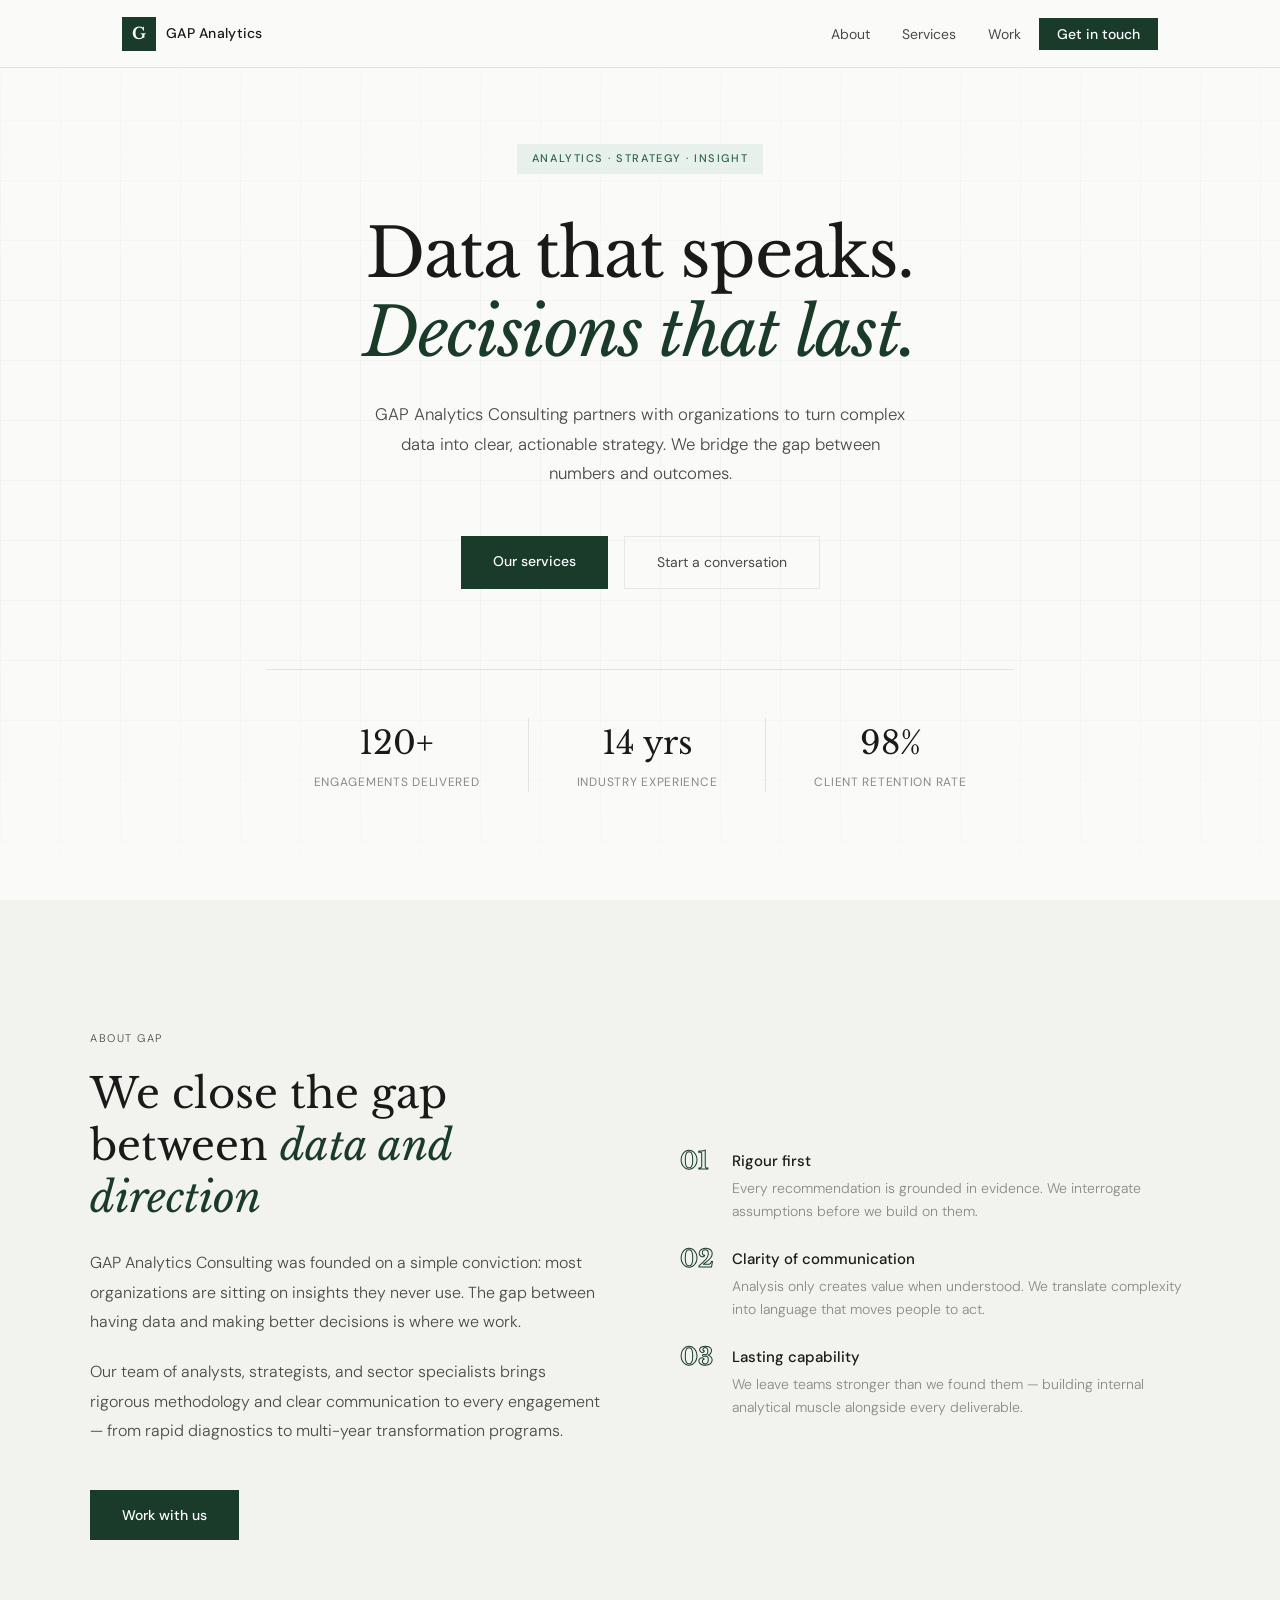
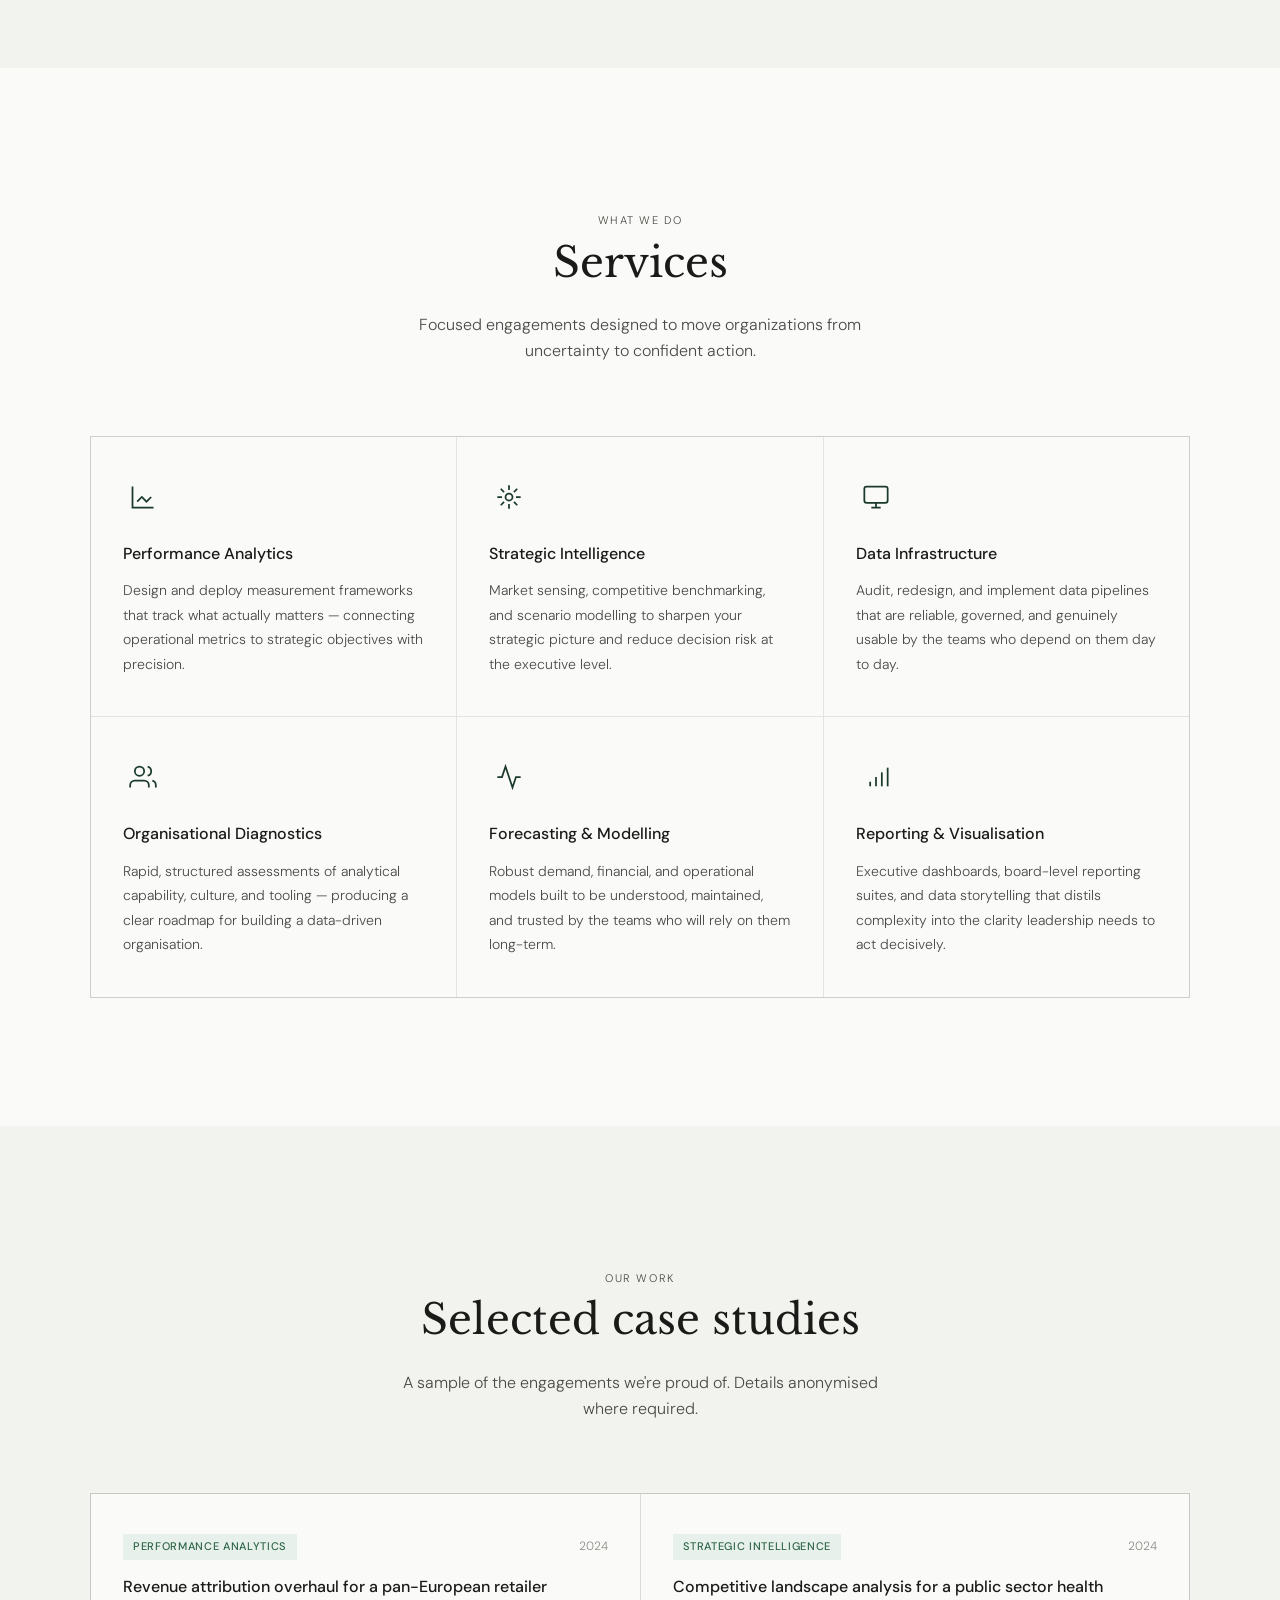
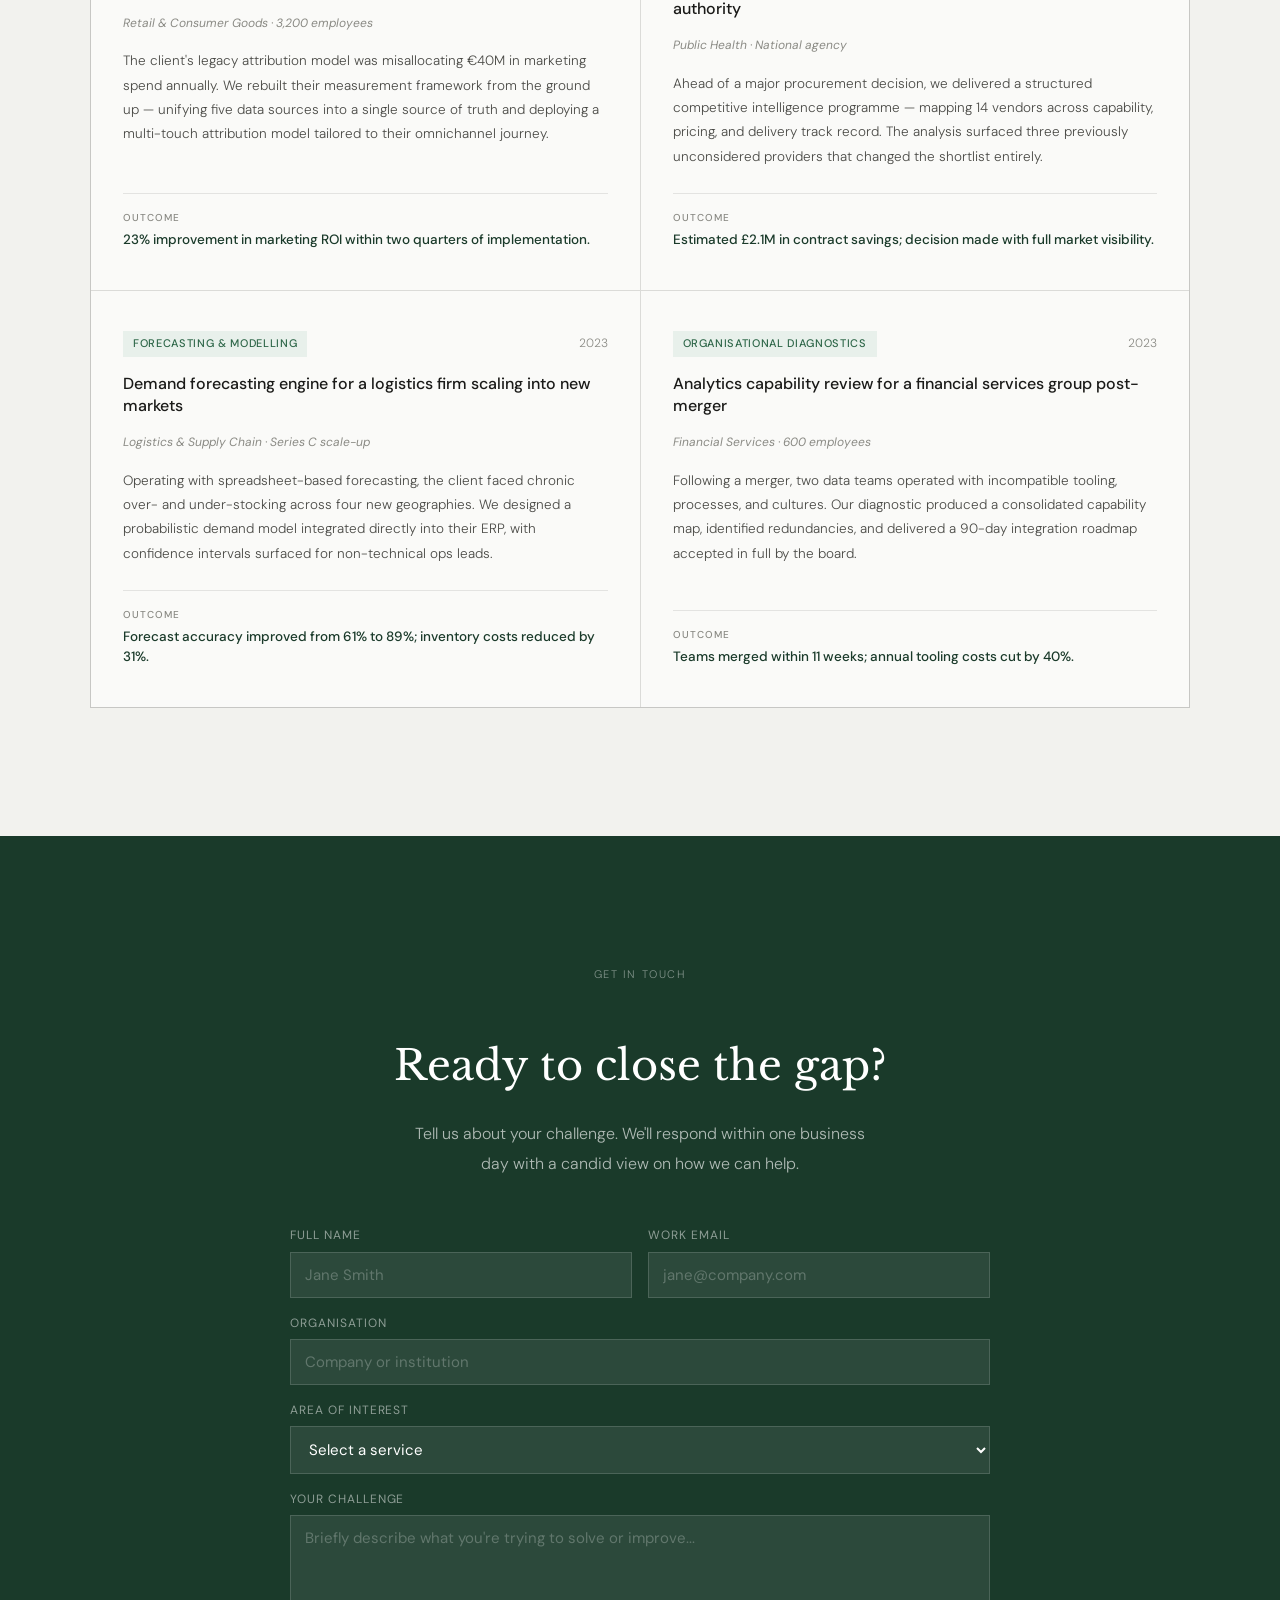
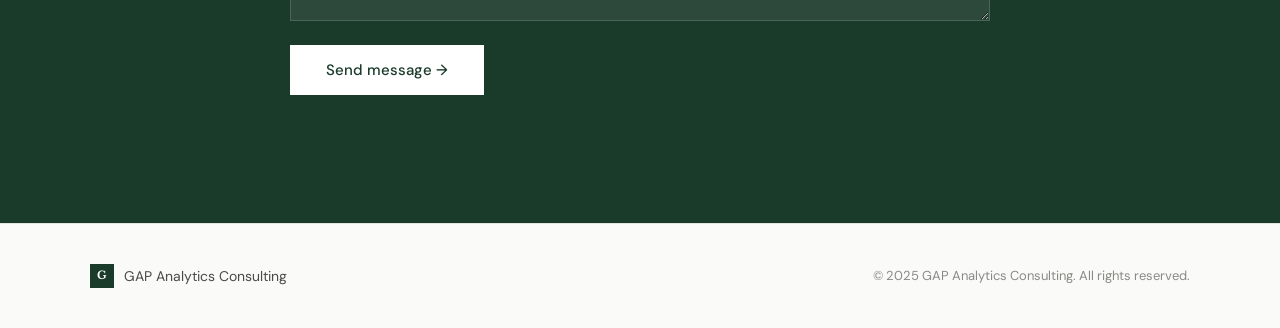
==== index.html @ 18896903 "updated" ====
<!DOCTYPE html>
<html lang="en">
<head>
<meta charset="UTF-8">
<meta name="viewport" content="width=device-width, initial-scale=1.0">
<title>GAP Analytics Consulting</title>
<meta name="description" content="Strategic analytics consulting for organizations that demand clarity.">
<link rel="preconnect" href="https://fonts.googleapis.com">
<link rel="preconnect" href="https://fonts.gstatic.com" crossorigin>
<link href="https://fonts.googleapis.com/css2?family=Libre+Baskerville:ital,wght@0,400;0,700;1,400&family=DM+Sans:ital,opsz,wght@0,9..40,300;0,9..40,400;0,9..40,500;1,9..40,300&display=swap" rel="stylesheet">
<style>
*,*::before,*::after{box-sizing:border-box;margin:0;padding:0}
:root{
  --ink:#1a1a18;--ink-2:#4a4a46;--ink-3:#8a8a84;
  --paper:#fafaf8;--paper-2:#f2f2ee;--paper-3:#e8e8e2;
  --accent:#1a3a2a;--accent-2:#2d6648;--accent-light:#e8f0eb;
  --line:rgba(26,26,24,0.1);
  --serif:'Libre Baskerville',Georgia,serif;
  --sans:'DM Sans',system-ui,sans-serif;
  --max-w:1100px;--nav-h:68px;
}
html{scroll-behavior:smooth;font-size:16px}
body{font-family:var(--sans);color:var(--ink);background:var(--paper);line-height:1.6;-webkit-font-smoothing:antialiased}
a{text-decoration:none}

/* NAV */
.site-header{position:fixed;top:0;left:0;right:0;z-index:100;height:var(--nav-h);background:rgba(250,250,248,0.95);backdrop-filter:blur(12px);border-bottom:1px solid var(--line)}
.nav-inner{max-width:var(--max-w);margin:0 auto;padding:0 2rem;height:100%;display:flex;align-items:center}
.logo{display:flex;align-items:center;gap:10px;color:var(--ink)}
.logo-mark{width:34px;height:34px;background:var(--accent);color:#fff;display:flex;align-items:center;justify-content:center;font-family:var(--serif);font-size:16px;font-weight:700}
.logo-text{font-size:14px;font-weight:500;letter-spacing:0.02em}
.nav-links{display:flex;list-style:none;gap:0.25rem;margin-left:auto;align-items:center}
.nav-links a{color:var(--ink-2);font-size:14px;padding:6px 14px;transition:color 0.2s}
.nav-links a:hover{color:var(--ink)}
.nav-cta{background:var(--accent)!important;color:#fff!important;padding:7px 18px!important;font-weight:500}
.nav-cta:hover{background:var(--accent-2)!important;color:#fff!important}
.nav-toggle{display:none;flex-direction:column;gap:5px;cursor:pointer;background:none;border:none;padding:4px;margin-left:auto}
.nav-toggle span{display:block;width:22px;height:1.5px;background:var(--ink)}

/* HERO */
.hero{min-height:100vh;display:grid;place-items:center;padding:calc(var(--nav-h) + 4rem) 2rem 6rem;position:relative;overflow:hidden}
.hero-grid{position:absolute;inset:0;background-image:linear-gradient(var(--line) 1px,transparent 1px),linear-gradient(90deg,var(--line) 1px,transparent 1px);background-size:60px 60px;-webkit-mask-image:linear-gradient(to bottom,transparent,rgba(0,0,0,0.3) 30%,rgba(0,0,0,0.3) 70%,transparent);mask-image:linear-gradient(to bottom,transparent,rgba(0,0,0,0.3) 30%,rgba(0,0,0,0.3) 70%,transparent)}
.hero-inner{max-width:800px;text-align:center;position:relative;z-index:1}
.hero-eyebrow{display:inline-block;font-size:11px;font-weight:500;letter-spacing:0.14em;text-transform:uppercase;color:var(--accent-2);border:1px solid var(--accent-light);background:var(--accent-light);padding:5px 14px;margin-bottom:2.5rem}
.hero h1{font-family:var(--serif);font-size:clamp(2.4rem,6vw,4.2rem);font-weight:400;line-height:1.18;letter-spacing:-0.02em;margin-bottom:1.75rem}
.hero h1 em{font-style:italic;color:var(--accent)}
.hero-sub{font-size:1.05rem;color:var(--ink-2);max-width:540px;margin:0 auto 3rem;line-height:1.75;font-weight:300}
.hero-actions{display:flex;gap:1rem;justify-content:center;flex-wrap:wrap}
.btn-primary{display:inline-block;background:var(--accent);color:#fff;font-size:14px;font-weight:500;padding:14px 32px;transition:background 0.2s,transform 0.15s}
.btn-primary:hover{background:var(--accent-2);transform:translateY(-1px)}
.btn-secondary{display:inline-block;border:1px solid var(--paper-3);color:var(--ink-2);font-size:14px;padding:14px 32px;transition:border-color 0.2s,color 0.2s}
.btn-secondary:hover{border-color:var(--ink-3);color:var(--ink)}
.hero-stat-row{display:flex;justify-content:center;margin-top:5rem;border-top:1px solid var(--line);padding-top:3rem}
.hero-stat{text-align:center;padding:0 3rem}
.hero-stat+.hero-stat{border-left:1px solid var(--line)}
.hero-stat-num{font-family:var(--serif);font-size:2rem;font-weight:400}
.hero-stat-label{font-size:12px;color:var(--ink-3);letter-spacing:0.06em;text-transform:uppercase;margin-top:4px}

/* ABOUT */
.about{padding:8rem 2rem;background:var(--paper-2)}
.about-inner{max-width:var(--max-w);margin:0 auto;display:grid;grid-template-columns:1fr 1fr;gap:5rem;align-items:center}
.section-label{font-size:11px;font-weight:500;letter-spacing:0.14em;text-transform:uppercase;color:var(--ink-3);margin-bottom:1.25rem}
.about h2{font-family:var(--serif);font-size:clamp(1.8rem,4vw,2.6rem);font-weight:400;line-height:1.25;margin-bottom:1.5rem}
.about h2 em{font-style:italic;color:var(--accent)}
.about p{color:var(--ink-2);line-height:1.85;font-weight:300;margin-bottom:1.25rem}
.about-pillars{display:flex;flex-direction:column;gap:1.5rem}
.pillar{display:flex;gap:1.25rem;align-items:flex-start}
.pillar-num{font-family:var(--serif);font-size:1.5rem;color:var(--accent-light);min-width:2rem;font-weight:700;line-height:1;-webkit-text-stroke:1px var(--accent)}
.pillar-text strong{display:block;font-size:15px;font-weight:500;margin-bottom:4px}
.pillar-text p{font-size:14px;color:var(--ink-3);margin:0;line-height:1.65}

/* SERVICES */
.services{padding:8rem 2rem}
.services-inner{max-width:var(--max-w);margin:0 auto}
.section-header{text-align:center;margin-bottom:4.5rem}
.section-header h2{font-family:var(--serif);font-size:clamp(1.8rem,4vw,2.6rem);font-weight:400}
.section-header p{color:var(--ink-2);font-weight:300;max-width:500px;margin:1rem auto 0}
.services-grid{display:grid;grid-template-columns:repeat(3,1fr);gap:1px;background:var(--line);border:1px solid var(--line)}
.service-card{background:var(--paper);padding:2.5rem 2rem;position:relative;overflow:hidden;transition:background 0.25s}
.service-card::before{content:'';position:absolute;top:0;left:0;right:0;height:2px;background:var(--accent);transform:scaleX(0);transform-origin:left;transition:transform 0.35s cubic-bezier(0.4,0,0.2,1)}
.service-card:hover{background:var(--paper-2)}
.service-card:hover::before{transform:scaleX(1)}
.service-icon{width:40px;height:40px;margin-bottom:1.5rem;display:flex;align-items:center;justify-content:center}
.service-icon svg{width:28px;height:28px;stroke:var(--accent);stroke-width:1.5;fill:none}
.service-card h3{font-size:16px;font-weight:500;margin-bottom:0.75rem}
.service-card p{font-size:14px;color:var(--ink-2);line-height:1.75;font-weight:300}

/* WORK */
.work{padding:8rem 2rem;background:var(--paper-2)}
.work-inner{max-width:var(--max-w);margin:0 auto}
.work-grid{display:grid;grid-template-columns:1fr 1fr;gap:1px;background:var(--line);border:1px solid var(--line)}
.work-card{background:var(--paper);padding:2.5rem 2rem;display:flex;flex-direction:column;gap:1rem;transition:background 0.25s}
.work-card:hover{background:#fff}
.work-card-header{display:flex;justify-content:space-between;align-items:center}
.work-tag{font-size:11px;font-weight:500;letter-spacing:0.06em;color:var(--accent-2);background:var(--accent-light);padding:4px 10px;text-transform:uppercase}
.work-year{font-size:12px;color:var(--ink-3);font-weight:300}
.work-card h3{font-size:16px;font-weight:500;line-height:1.4}
.work-client{font-size:12px;color:var(--ink-3);font-style:italic}
.work-summary{font-size:13.5px;color:var(--ink-2);line-height:1.8;font-weight:300;flex:1}
.work-result{border-top:1px solid var(--line);padding-top:1rem;margin-top:0.5rem;display:flex;flex-direction:column;gap:4px}
.result-label{font-size:10px;letter-spacing:0.1em;text-transform:uppercase;color:var(--ink-3);font-weight:500}
.result-text{font-size:13.5px;font-weight:500;color:var(--accent);line-height:1.5}

/* CONTACT */
.contact{padding:8rem 2rem;background:var(--accent)}
.contact-inner{max-width:700px;margin:0 auto;text-align:center}
.contact .section-label{color:rgba(255,255,255,0.45)}
.contact h2{font-family:var(--serif);font-size:clamp(1.8rem,4vw,2.6rem);font-weight:400;color:#fff;margin-bottom:1.25rem}
.contact>div>p,.contact-inner>p{color:rgba(255,255,255,0.65);font-weight:300;max-width:480px;margin:0 auto 3rem;line-height:1.85}
.contact-form{display:flex;flex-direction:column;gap:1rem;text-align:left}
.form-row{display:grid;grid-template-columns:1fr 1fr;gap:1rem}
.form-group{display:flex;flex-direction:column;gap:6px}
.form-group label{font-size:12px;letter-spacing:0.08em;text-transform:uppercase;color:rgba(255,255,255,0.5)}
.form-group input,.form-group select,.form-group textarea{background:rgba(255,255,255,0.08);border:1px solid rgba(255,255,255,0.15);color:#fff;padding:12px 14px;font-family:var(--sans);font-size:15px;outline:none;transition:border-color 0.2s;resize:vertical}
.form-group input::placeholder,.form-group textarea::placeholder{color:rgba(255,255,255,0.25)}
.form-group input:focus,.form-group select:focus,.form-group textarea:focus{border-color:rgba(255,255,255,0.5)}
.form-group select option{background:var(--accent)}
.form-submit{background:#fff;color:var(--accent);border:none;padding:15px 36px;font-size:15px;font-weight:500;font-family:var(--sans);cursor:pointer;align-self:flex-start;transition:opacity 0.2s,transform 0.15s;margin-top:0.5rem}
.form-submit:hover{opacity:0.9;transform:translateY(-1px)}

/* FOOTER */
.site-footer{border-top:1px solid var(--line);padding:2.5rem 2rem}
.footer-inner{max-width:var(--max-w);margin:0 auto;display:flex;align-items:center;justify-content:space-between;gap:1rem;flex-wrap:wrap}
.footer-brand{display:flex;align-items:center;gap:10px;font-size:14px;color:var(--ink-2)}
.logo-mark.small{width:24px;height:24px;font-size:11px}
.footer-copy{font-size:13px;color:var(--ink-3)}

/* ANIMATIONS */
.reveal{opacity:0;transform:translateY(24px);transition:opacity 0.7s ease,transform 0.7s ease}
.reveal.visible{opacity:1;transform:none}

/* RESPONSIVE */
@media(max-width:860px){
  .about-inner{grid-template-columns:1fr;gap:3rem}
  .services-grid{grid-template-columns:1fr}
  .work-grid{grid-template-columns:1fr}
  .form-row{grid-template-columns:1fr}
  .hero-stat{padding:0 1.5rem}
}
@media(max-width:600px){
  .nav-links{display:none;flex-direction:column;position:absolute;top:var(--nav-h);left:0;right:0;background:var(--paper);border-bottom:1px solid var(--line);padding:1rem}
  .nav-links.open{display:flex}
  .nav-toggle{display:flex}
  .hero-stat-row{flex-direction:column;gap:1.5rem}
  .hero-stat+.hero-stat{border-left:none;border-top:1px solid var(--line);padding-top:1.5rem}
}
</style>
</head>
<body>

<!-- NAV -->
<header class="site-header">
  <nav class="nav-inner">
    <a href="#" class="logo">
      <div class="logo-mark">G</div>
      <span class="logo-text">GAP Analytics</span>
    </a>
    <ul class="nav-links" id="nav-links">
      <li><a href="#about">About</a></li>
      <li><a href="#services">Services</a></li>
      <li><a href="#work">Work</a></li>
      <li><a href="#contact" class="nav-cta">Get in touch</a></li>
    </ul>
    <button class="nav-toggle" id="nav-toggle" aria-label="Toggle menu">
      <span></span><span></span>
    </button>
  </nav>
</header>

<!-- HERO -->
<section class="hero" id="home">
  <div class="hero-grid"></div>
  <div class="hero-inner">
    <span class="hero-eyebrow reveal">Analytics · Strategy · Insight</span>
    <h1 class="reveal">Data that speaks.<br><em>Decisions that last.</em></h1>
    <p class="hero-sub reveal">GAP Analytics Consulting partners with organizations to turn complex data into clear, actionable strategy. We bridge the gap between numbers and outcomes.</p>
    <div class="hero-actions reveal">
      <a href="#services" class="btn-primary">Our services</a>
      <a href="#contact" class="btn-secondary">Start a conversation</a>
    </div>
    <div class="hero-stat-row">
      <div class="hero-stat">
        <div class="hero-stat-num" id="stat-1">120+</div>
        <div class="hero-stat-label">Engagements delivered</div>
      </div>
      <div class="hero-stat">
        <div class="hero-stat-num" id="stat-2">14 yrs</div>
        <div class="hero-stat-label">Industry experience</div>
      </div>
      <div class="hero-stat">
        <div class="hero-stat-num" id="stat-3">98%</div>
        <div class="hero-stat-label">Client retention rate</div>
      </div>
    </div>
  </div>
</section>

<!-- ABOUT -->
<section class="about" id="about">
  <div class="about-inner">
    <div class="about-text">
      <p class="section-label">About GAP</p>
      <h2>We close the gap between <em>data and direction</em></h2>
      <p>GAP Analytics Consulting was founded on a simple conviction: most organizations are sitting on insights they never use. The gap between having data and making better decisions is where we work.</p>
      <p>Our team of analysts, strategists, and sector specialists brings rigorous methodology and clear communication to every engagement — from rapid diagnostics to multi-year transformation programs.</p>
      <a href="#contact" class="btn-primary" style="margin-top:1.5rem;display:inline-block">Work with us</a>
    </div>
    <div class="about-pillars">
      <div class="pillar reveal">
        <div class="pillar-num">01</div>
        <div class="pillar-text">
          <strong>Rigour first</strong>
          <p>Every recommendation is grounded in evidence. We interrogate assumptions before we build on them.</p>
        </div>
      </div>
      <div class="pillar reveal">
        <div class="pillar-num">02</div>
        <div class="pillar-text">
          <strong>Clarity of communication</strong>
          <p>Analysis only creates value when understood. We translate complexity into language that moves people to act.</p>
        </div>
      </div>
      <div class="pillar reveal">
        <div class="pillar-num">03</div>
        <div class="pillar-text">
          <strong>Lasting capability</strong>
          <p>We leave teams stronger than we found them — building internal analytical muscle alongside every deliverable.</p>
        </div>
      </div>
    </div>
  </div>
</section>

<!-- SERVICES -->
<section class="services" id="services">
  <div class="services-inner">
    <div class="section-header reveal">
      <p class="section-label">What we do</p>
      <h2>Services</h2>
      <p>Focused engagements designed to move organizations from uncertainty to confident action.</p>
    </div>
    <div class="services-grid">
      <div class="service-card reveal">
        <div class="service-icon"><svg viewBox="0 0 24 24"><path d="M3 3v18h18"/><path d="m7 16 4-4 4 4 4-4"/></svg></div>
        <h3>Performance Analytics</h3>
        <p>Design and deploy measurement frameworks that track what actually matters — connecting operational metrics to strategic objectives with precision.</p>
      </div>
      <div class="service-card reveal">
        <div class="service-icon"><svg viewBox="0 0 24 24"><circle cx="12" cy="12" r="3"/><path d="M12 2v4M12 18v4M4.93 4.93l2.83 2.83M16.24 16.24l2.83 2.83M2 12h4M18 12h4M4.93 19.07l2.83-2.83M16.24 7.76l2.83-2.83"/></svg></div>
        <h3>Strategic Intelligence</h3>
        <p>Market sensing, competitive benchmarking, and scenario modelling to sharpen your strategic picture and reduce decision risk at the executive level.</p>
      </div>
      <div class="service-card reveal">
        <div class="service-icon"><svg viewBox="0 0 24 24"><rect x="2" y="3" width="20" height="14" rx="2"/><path d="M8 21h8M12 17v4"/></svg></div>
        <h3>Data Infrastructure</h3>
        <p>Audit, redesign, and implement data pipelines that are reliable, governed, and genuinely usable by the teams who depend on them day to day.</p>
      </div>
      <div class="service-card reveal">
        <div class="service-icon"><svg viewBox="0 0 24 24"><path d="M17 21v-2a4 4 0 0 0-4-4H5a4 4 0 0 0-4 4v2"/><circle cx="9" cy="7" r="4"/><path d="M23 21v-2a4 4 0 0 0-3-3.87M16 3.13a4 4 0 0 1 0 7.75"/></svg></div>
        <h3>Organisational Diagnostics</h3>
        <p>Rapid, structured assessments of analytical capability, culture, and tooling — producing a clear roadmap for building a data-driven organisation.</p>
      </div>
      <div class="service-card reveal">
        <div class="service-icon"><svg viewBox="0 0 24 24"><polyline points="22 12 18 12 15 21 9 3 6 12 2 12"/></svg></div>
        <h3>Forecasting &amp; Modelling</h3>
        <p>Robust demand, financial, and operational models built to be understood, maintained, and trusted by the teams who will rely on them long-term.</p>
      </div>
      <div class="service-card reveal">
        <div class="service-icon"><svg viewBox="0 0 24 24"><path d="M2 20h.01M7 20v-4"/><path d="M12 20v-8"/><path d="M17 20V8"/><path d="M22 4v16"/></svg></div>
        <h3>Reporting &amp; Visualisation</h3>
        <p>Executive dashboards, board-level reporting suites, and data storytelling that distils complexity into the clarity leadership needs to act decisively.</p>
      </div>
    </div>
  </div>
</section>

<!-- WORK -->
<section class="work" id="work">
  <div class="work-inner">
    <div class="section-header reveal">
      <p class="section-label">Our work</p>
      <h2>Selected case studies</h2>
      <p>A sample of the engagements we're proud of. Details anonymised where required.</p>
    </div>
    <div class="work-grid">
      <div class="work-card reveal">
        <div class="work-card-header">
          <span class="work-tag">Performance Analytics</span>
          <span class="work-year">2024</span>
        </div>
        <h3>Revenue attribution overhaul for a pan-European retailer</h3>
        <p class="work-client">Retail &amp; Consumer Goods · 3,200 employees</p>
        <p class="work-summary">The client's legacy attribution model was misallocating €40M in marketing spend annually. We rebuilt their measurement framework from the ground up — unifying five data sources into a single source of truth and deploying a multi-touch attribution model tailored to their omnichannel journey.</p>
        <div class="work-result">
          <span class="result-label">Outcome</span>
          <span class="result-text">23% improvement in marketing ROI within two quarters of implementation.</span>
        </div>
      </div>
      <div class="work-card reveal">
        <div class="work-card-header">
          <span class="work-tag">Strategic Intelligence</span>
          <span class="work-year">2024</span>
        </div>
        <h3>Competitive landscape analysis for a public sector health authority</h3>
        <p class="work-client">Public Health · National agency</p>
        <p class="work-summary">Ahead of a major procurement decision, we delivered a structured competitive intelligence programme — mapping 14 vendors across capability, pricing, and delivery track record. The analysis surfaced three previously unconsidered providers that changed the shortlist entirely.</p>
        <div class="work-result">
          <span class="result-label">Outcome</span>
          <span class="result-text">Estimated £2.1M in contract savings; decision made with full market visibility.</span>
        </div>
      </div>
      <div class="work-card reveal">
        <div class="work-card-header">
          <span class="work-tag">Forecasting &amp; Modelling</span>
          <span class="work-year">2023</span>
        </div>
        <h3>Demand forecasting engine for a logistics firm scaling into new markets</h3>
        <p class="work-client">Logistics &amp; Supply Chain · Series C scale-up</p>
        <p class="work-summary">Operating with spreadsheet-based forecasting, the client faced chronic over- and under-stocking across four new geographies. We designed a probabilistic demand model integrated directly into their ERP, with confidence intervals surfaced for non-technical ops leads.</p>
        <div class="work-result">
          <span class="result-label">Outcome</span>
          <span class="result-text">Forecast accuracy improved from 61% to 89%; inventory costs reduced by 31%.</span>
        </div>
      </div>
      <div class="work-card reveal">
        <div class="work-card-header">
          <span class="work-tag">Organisational Diagnostics</span>
          <span class="work-year">2023</span>
        </div>
        <h3>Analytics capability review for a financial services group post-merger</h3>
        <p class="work-client">Financial Services · 600 employees</p>
        <p class="work-summary">Following a merger, two data teams operated with incompatible tooling, processes, and cultures. Our diagnostic produced a consolidated capability map, identified redundancies, and delivered a 90-day integration roadmap accepted in full by the board.</p>
        <div class="work-result">
          <span class="result-label">Outcome</span>
          <span class="result-text">Teams merged within 11 weeks; annual tooling costs cut by 40%.</span>
        </div>
      </div>
    </div>
  </div>
</section>

<!-- CONTACT -->
<section class="contact" id="contact">
  <div class="contact-inner">
    <p class="section-label">Get in touch</p>
    <h2>Ready to close the gap?</h2>
    <p>Tell us about your challenge. We'll respond within one business day with a candid view on how we can help.</p>
    <form class="contact-form" onsubmit="handleSubmit(event)">
      <div class="form-row">
        <div class="form-group">
          <label for="name">Full name</label>
          <input type="text" id="name" placeholder="Jane Smith" required>
        </div>
        <div class="form-group">
          <label for="email">Work email</label>
          <input type="email" id="email" placeholder="jane@company.com" required>
        </div>
      </div>
      <div class="form-group">
        <label for="org">Organisation</label>
        <input type="text" id="org" placeholder="Company or institution">
      </div>
      <div class="form-group">
        <label for="service">Area of interest</label>
        <select id="service">
          <option value="">Select a service</option>
          <option>Performance Analytics</option>
          <option>Strategic Intelligence</option>
          <option>Data Infrastructure</option>
          <option>Organisational Diagnostics</option>
          <option>Forecasting &amp; Modelling</option>
          <option>Reporting &amp; Visualisation</option>
          <option>Not sure yet</option>
        </select>
      </div>
      <div class="form-group">
        <label for="message">Your challenge</label>
        <textarea id="message" rows="4" placeholder="Briefly describe what you're trying to solve or improve..."></textarea>
      </div>
      <button type="submit" class="form-submit" id="submit-btn">Send message →</button>
    </form>
  </div>
</section>

<!-- FOOTER -->
<footer class="site-footer">
  <div class="footer-inner">
    <div class="footer-brand">
      <div class="logo-mark small" style="background:var(--accent);color:#fff;display:flex;align-items:center;justify-content:center;font-family:var(--serif);font-weight:700">G</div>
      GAP Analytics Consulting
    </div>
    <p class="footer-copy">&copy; 2025 GAP Analytics Consulting. All rights reserved.</p>
  </div>
</footer>

<script>
// Scroll reveal
const observer = new IntersectionObserver(entries => {
  entries.forEach(e => { if(e.isIntersecting) e.target.classList.add('visible'); });
}, { threshold: 0.12, rootMargin: '0px 0px -40px 0px' });
document.querySelectorAll('.reveal').forEach(el => observer.observe(el));

// Mobile nav
const toggle = document.getElementById('nav-toggle');
const navLinks = document.getElementById('nav-links');
toggle.addEventListener('click', () => navLinks.classList.toggle('open'));
navLinks.querySelectorAll('a').forEach(a => a.addEventListener('click', () => navLinks.classList.remove('open')));

// Form handler
function handleSubmit(e) {
  e.preventDefault();
  const btn = document.getElementById('submit-btn');
  btn.textContent = 'Message sent ✓';
  btn.style.opacity = '0.7';
  btn.disabled = true;
}
</script>
</body>
</html>
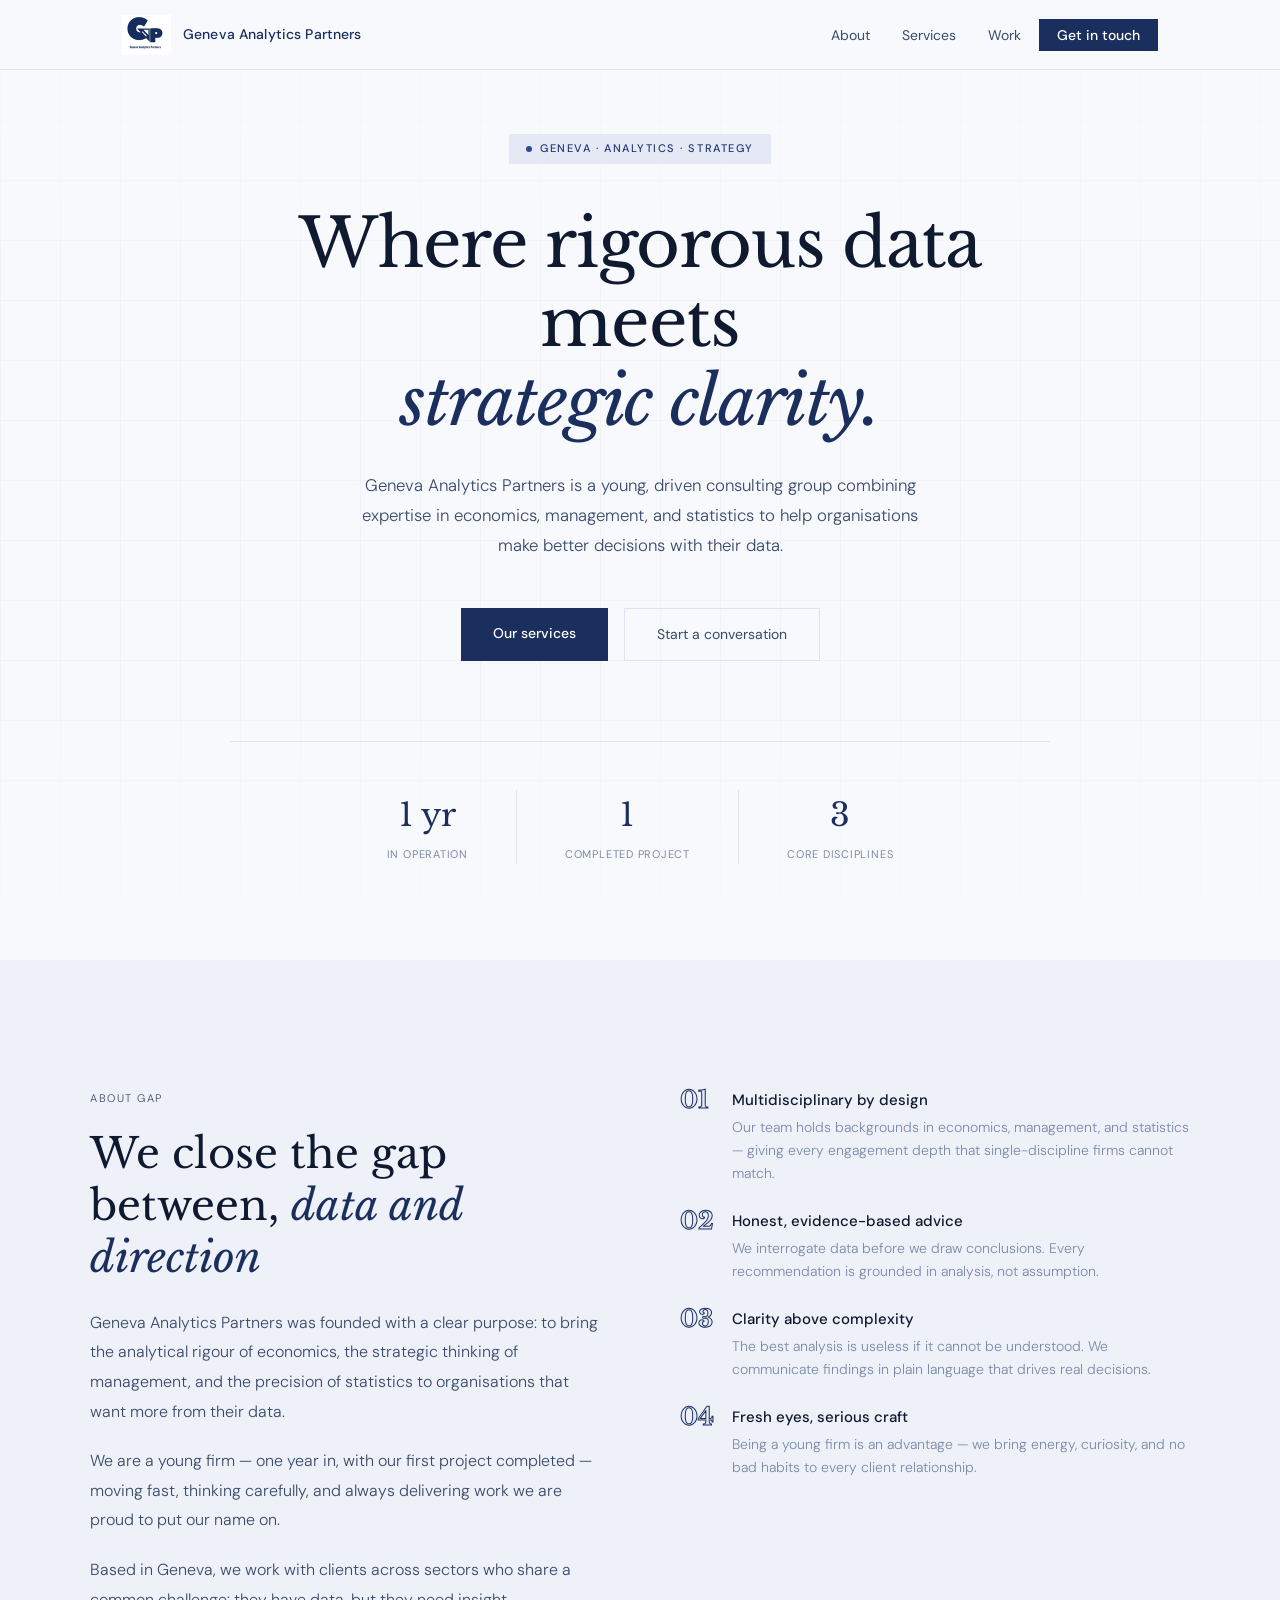
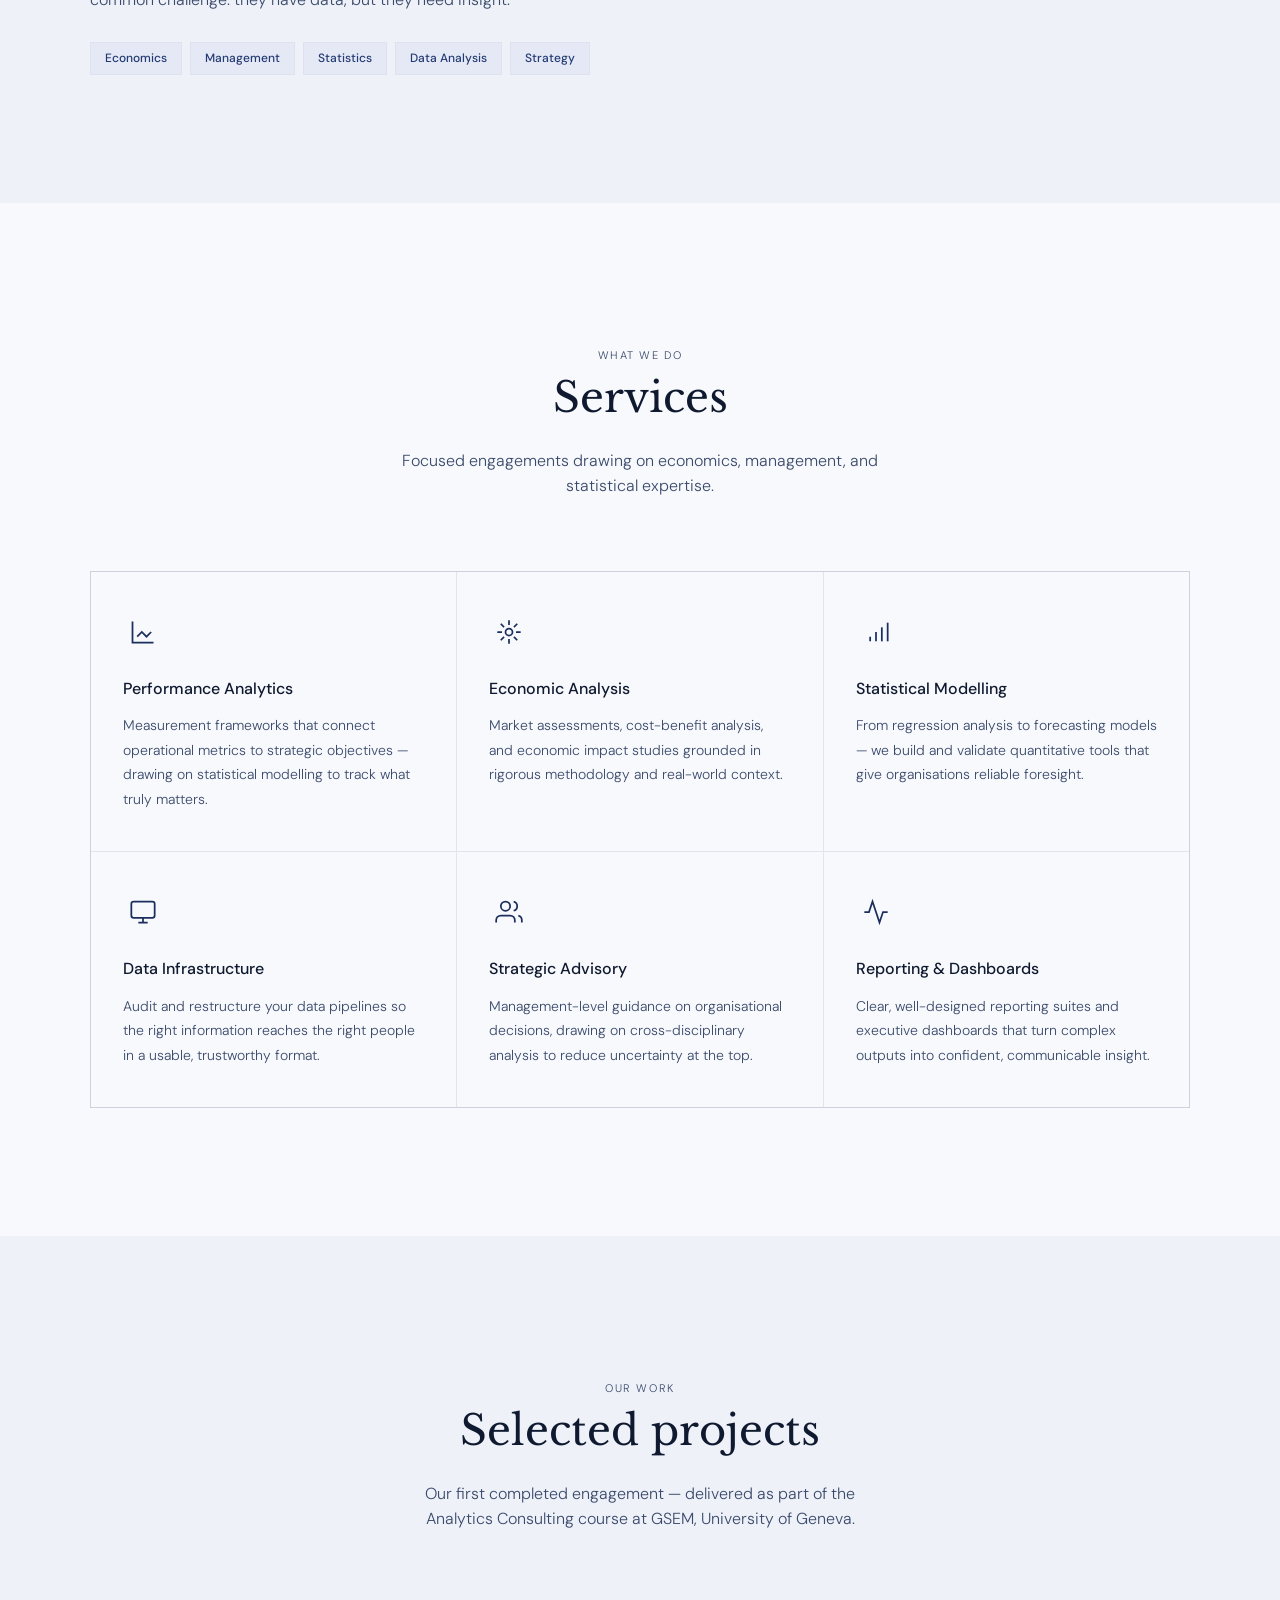
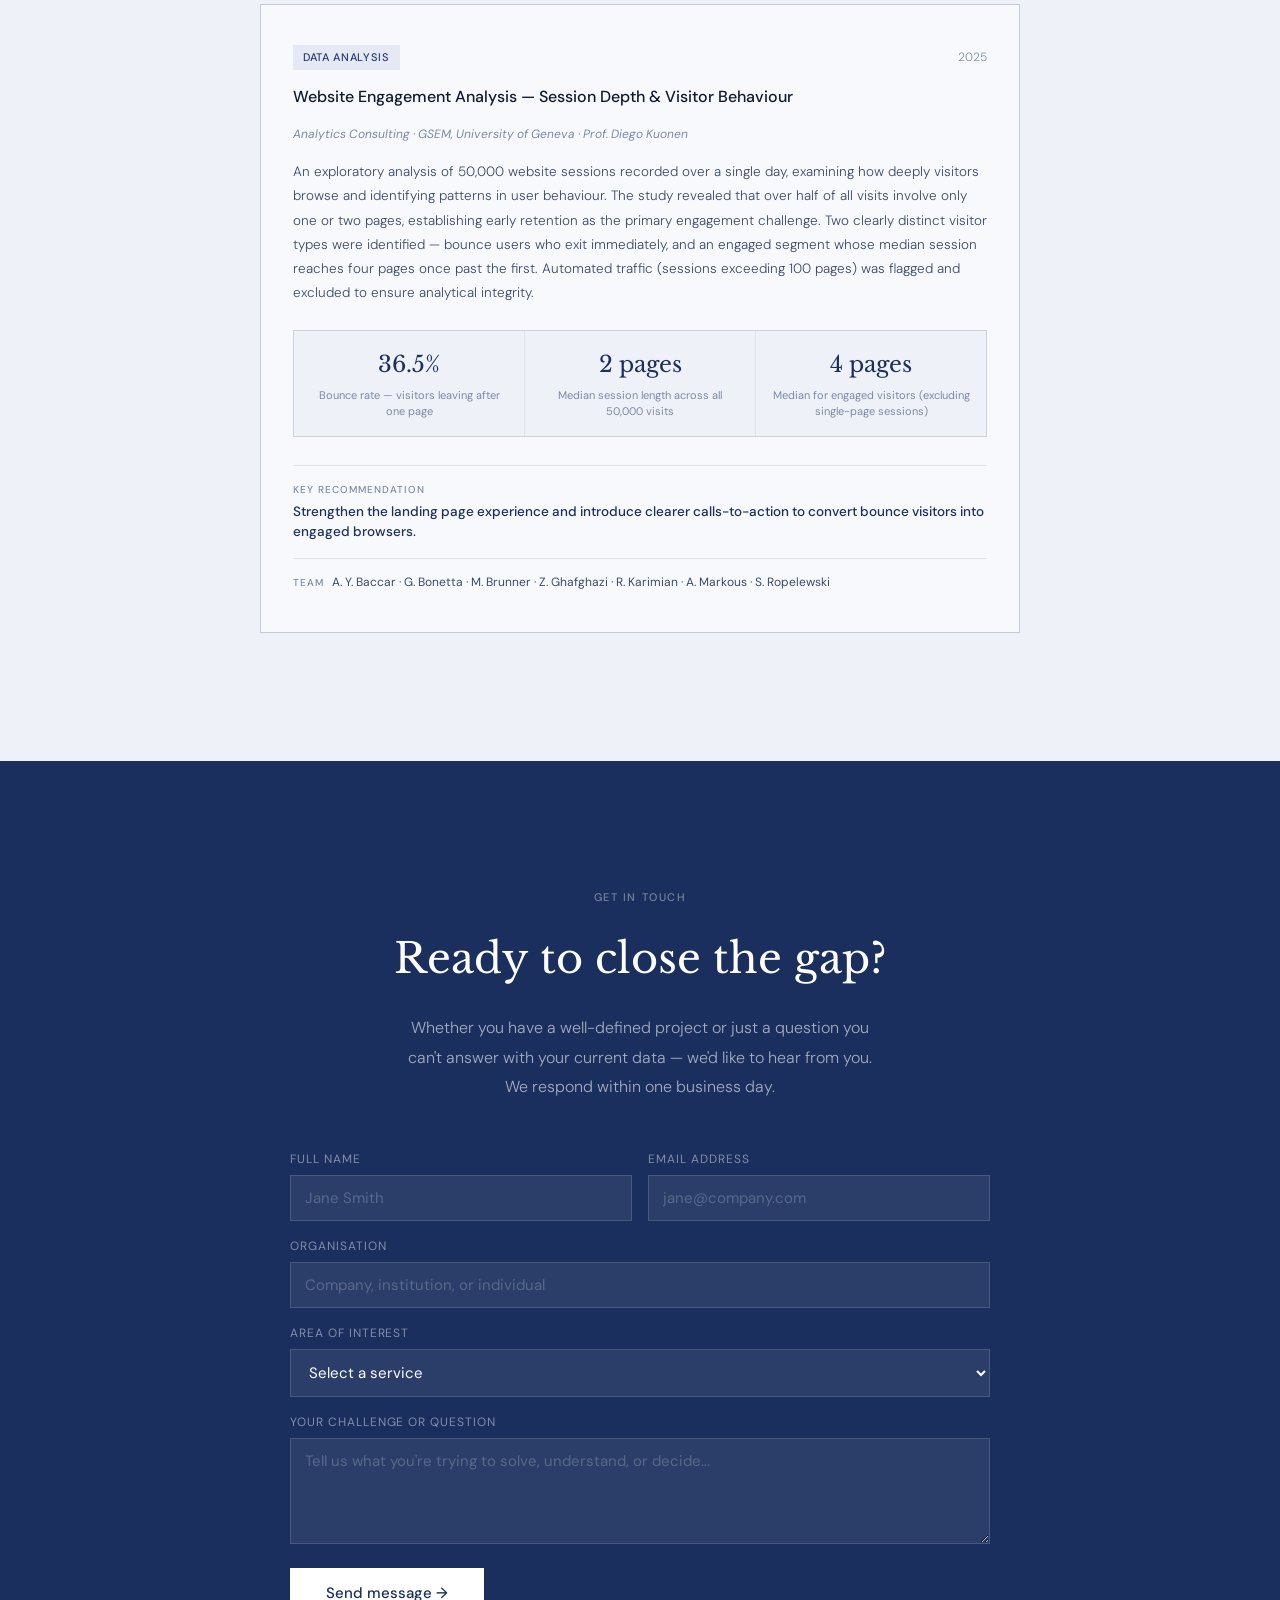
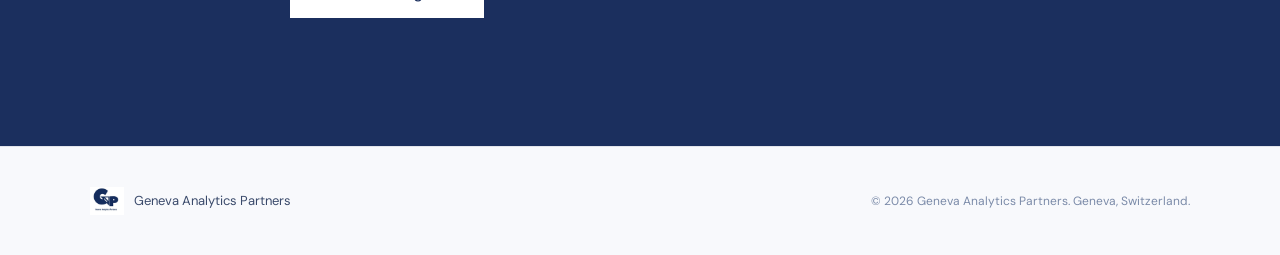
==== commit a70834e6: "final" ====
--- a/index.html
+++ b/index.html
@@ -3,127 +3,141 @@
 <head>
 <meta charset="UTF-8">
 <meta name="viewport" content="width=device-width, initial-scale=1.0">
-<title>GAP Analytics Consulting</title>
-<meta name="description" content="Strategic analytics consulting for organizations that demand clarity.">
+<title>Geneva Analytics Partners</title>
+<meta name="description" content="Geneva-based analytics consulting. Economics, management and statistics expertise combined to turn data into decisive strategy.">
 <link rel="preconnect" href="https://fonts.googleapis.com">
 <link rel="preconnect" href="https://fonts.gstatic.com" crossorigin>
 <link href="https://fonts.googleapis.com/css2?family=Libre+Baskerville:ital,wght@0,400;0,700;1,400&family=DM+Sans:ital,opsz,wght@0,9..40,300;0,9..40,400;0,9..40,500;1,9..40,300&display=swap" rel="stylesheet">
 <style>
 *,*::before,*::after{box-sizing:border-box;margin:0;padding:0}
 :root{
-  --ink:#1a1a18;--ink-2:#4a4a46;--ink-3:#8a8a84;
-  --paper:#fafaf8;--paper-2:#f2f2ee;--paper-3:#e8e8e2;
-  --accent:#1a3a2a;--accent-2:#2d6648;--accent-light:#e8f0eb;
-  --line:rgba(26,26,24,0.1);
+  --navy:#1b2f5e;--navy-2:#243a73;--navy-3:#2e4a8f;
+  --ink:#0f1a30;--ink-2:#3a4a6b;--ink-3:#7a8aa8;
+  --paper:#f8f9fc;--paper-2:#eef1f8;--paper-3:#dde2ee;
+  --accent-light:#e4e9f5;--line:rgba(27,47,94,0.1);
   --serif:'Libre Baskerville',Georgia,serif;
   --sans:'DM Sans',system-ui,sans-serif;
-  --max-w:1100px;--nav-h:68px;
+  --max-w:1100px;--nav-h:70px;
 }
 html{scroll-behavior:smooth;font-size:16px}
 body{font-family:var(--sans);color:var(--ink);background:var(--paper);line-height:1.6;-webkit-font-smoothing:antialiased}
 a{text-decoration:none}
 
 /* NAV */
-.site-header{position:fixed;top:0;left:0;right:0;z-index:100;height:var(--nav-h);background:rgba(250,250,248,0.95);backdrop-filter:blur(12px);border-bottom:1px solid var(--line)}
-.nav-inner{max-width:var(--max-w);margin:0 auto;padding:0 2rem;height:100%;display:flex;align-items:center}
-.logo{display:flex;align-items:center;gap:10px;color:var(--ink)}
-.logo-mark{width:34px;height:34px;background:var(--accent);color:#fff;display:flex;align-items:center;justify-content:center;font-family:var(--serif);font-size:16px;font-weight:700}
-.logo-text{font-size:14px;font-weight:500;letter-spacing:0.02em}
+.site-header{position:fixed;top:0;left:0;right:0;z-index:100;height:var(--nav-h);background:rgba(248,249,252,0.96);backdrop-filter:blur(14px);border-bottom:1px solid var(--line)}
+.nav-inner{max-width:var(--max-w);margin:0 auto;padding:0 2rem;height:100%;display:flex;align-items:center;gap:1rem}
+.logo{display:flex;align-items:center;gap:12px;color:var(--ink)}
+.logo-img{height:40px;width:auto;object-fit:contain}
+.logo-text{font-size:14px;font-weight:500;letter-spacing:0.01em;color:var(--navy)}
 .nav-links{display:flex;list-style:none;gap:0.25rem;margin-left:auto;align-items:center}
 .nav-links a{color:var(--ink-2);font-size:14px;padding:6px 14px;transition:color 0.2s}
-.nav-links a:hover{color:var(--ink)}
-.nav-cta{background:var(--accent)!important;color:#fff!important;padding:7px 18px!important;font-weight:500}
-.nav-cta:hover{background:var(--accent-2)!important;color:#fff!important}
+.nav-links a:hover{color:var(--navy)}
+.nav-cta{background:var(--navy)!important;color:#fff!important;padding:7px 18px!important;font-weight:500;transition:background 0.2s!important}
+.nav-cta:hover{background:var(--navy-2)!important;color:#fff!important}
 .nav-toggle{display:none;flex-direction:column;gap:5px;cursor:pointer;background:none;border:none;padding:4px;margin-left:auto}
-.nav-toggle span{display:block;width:22px;height:1.5px;background:var(--ink)}
+.nav-toggle span{display:block;width:22px;height:1.5px;background:var(--navy)}
 
 /* HERO */
 .hero{min-height:100vh;display:grid;place-items:center;padding:calc(var(--nav-h) + 4rem) 2rem 6rem;position:relative;overflow:hidden}
-.hero-grid{position:absolute;inset:0;background-image:linear-gradient(var(--line) 1px,transparent 1px),linear-gradient(90deg,var(--line) 1px,transparent 1px);background-size:60px 60px;-webkit-mask-image:linear-gradient(to bottom,transparent,rgba(0,0,0,0.3) 30%,rgba(0,0,0,0.3) 70%,transparent);mask-image:linear-gradient(to bottom,transparent,rgba(0,0,0,0.3) 30%,rgba(0,0,0,0.3) 70%,transparent)}
-.hero-inner{max-width:800px;text-align:center;position:relative;z-index:1}
-.hero-eyebrow{display:inline-block;font-size:11px;font-weight:500;letter-spacing:0.14em;text-transform:uppercase;color:var(--accent-2);border:1px solid var(--accent-light);background:var(--accent-light);padding:5px 14px;margin-bottom:2.5rem}
-.hero h1{font-family:var(--serif);font-size:clamp(2.4rem,6vw,4.2rem);font-weight:400;line-height:1.18;letter-spacing:-0.02em;margin-bottom:1.75rem}
-.hero h1 em{font-style:italic;color:var(--accent)}
-.hero-sub{font-size:1.05rem;color:var(--ink-2);max-width:540px;margin:0 auto 3rem;line-height:1.75;font-weight:300}
+.hero-grid{position:absolute;inset:0;background-image:linear-gradient(var(--line) 1px,transparent 1px),linear-gradient(90deg,var(--line) 1px,transparent 1px);background-size:60px 60px;-webkit-mask-image:linear-gradient(to bottom,transparent,rgba(0,0,0,0.25) 25%,rgba(0,0,0,0.25) 75%,transparent);mask-image:linear-gradient(to bottom,transparent,rgba(0,0,0,0.25) 25%,rgba(0,0,0,0.25) 75%,transparent)}
+.hero-inner{max-width:820px;text-align:center;position:relative;z-index:1}
+.hero-eyebrow{display:inline-flex;align-items:center;gap:8px;font-size:11px;font-weight:500;letter-spacing:0.14em;text-transform:uppercase;color:var(--navy-2);border:1px solid var(--accent-light);background:var(--accent-light);padding:5px 16px;margin-bottom:2.5rem}
+.eyebrow-dot{width:6px;height:6px;border-radius:50%;background:var(--navy-3)}
+.hero h1{font-family:var(--serif);font-size:clamp(2.4rem,6vw,4.2rem);font-weight:400;line-height:1.18;letter-spacing:-0.02em;margin-bottom:1.75rem;color:var(--ink)}
+.hero h1 em{font-style:italic;color:var(--navy)}
+.hero-sub{font-size:1.05rem;color:var(--ink-2);max-width:560px;margin:0 auto 3rem;line-height:1.8;font-weight:300}
 .hero-actions{display:flex;gap:1rem;justify-content:center;flex-wrap:wrap}
-.btn-primary{display:inline-block;background:var(--accent);color:#fff;font-size:14px;font-weight:500;padding:14px 32px;transition:background 0.2s,transform 0.15s}
-.btn-primary:hover{background:var(--accent-2);transform:translateY(-1px)}
+.btn-primary{display:inline-block;background:var(--navy);color:#fff;font-size:14px;font-weight:500;padding:14px 32px;transition:background 0.2s,transform 0.15s}
+.btn-primary:hover{background:var(--navy-2);transform:translateY(-1px)}
 .btn-secondary{display:inline-block;border:1px solid var(--paper-3);color:var(--ink-2);font-size:14px;padding:14px 32px;transition:border-color 0.2s,color 0.2s}
 .btn-secondary:hover{border-color:var(--ink-3);color:var(--ink)}
 .hero-stat-row{display:flex;justify-content:center;margin-top:5rem;border-top:1px solid var(--line);padding-top:3rem}
 .hero-stat{text-align:center;padding:0 3rem}
 .hero-stat+.hero-stat{border-left:1px solid var(--line)}
-.hero-stat-num{font-family:var(--serif);font-size:2rem;font-weight:400}
-.hero-stat-label{font-size:12px;color:var(--ink-3);letter-spacing:0.06em;text-transform:uppercase;margin-top:4px}
+.hero-stat-num{font-family:var(--serif);font-size:2rem;font-weight:400;color:var(--navy)}
+.hero-stat-label{font-size:11px;color:var(--ink-3);letter-spacing:0.07em;text-transform:uppercase;margin-top:5px}
 
 /* ABOUT */
 .about{padding:8rem 2rem;background:var(--paper-2)}
-.about-inner{max-width:var(--max-w);margin:0 auto;display:grid;grid-template-columns:1fr 1fr;gap:5rem;align-items:center}
+.about-inner{max-width:var(--max-w);margin:0 auto;display:grid;grid-template-columns:1fr 1fr;gap:5rem;align-items:start}
 .section-label{font-size:11px;font-weight:500;letter-spacing:0.14em;text-transform:uppercase;color:var(--ink-3);margin-bottom:1.25rem}
-.about h2{font-family:var(--serif);font-size:clamp(1.8rem,4vw,2.6rem);font-weight:400;line-height:1.25;margin-bottom:1.5rem}
-.about h2 em{font-style:italic;color:var(--accent)}
+.about h2{font-family:var(--serif);font-size:clamp(1.8rem,4vw,2.6rem);font-weight:400;line-height:1.25;margin-bottom:1.5rem;color:var(--ink)}
+.about h2 em{font-style:italic;color:var(--navy)}
 .about p{color:var(--ink-2);line-height:1.85;font-weight:300;margin-bottom:1.25rem}
+.team-disciplines{display:flex;flex-wrap:wrap;gap:8px;margin-top:1.75rem}
+.discipline-tag{font-size:12px;font-weight:500;color:var(--navy-2);background:var(--accent-light);border:1px solid var(--paper-3);padding:6px 14px}
 .about-pillars{display:flex;flex-direction:column;gap:1.5rem}
 .pillar{display:flex;gap:1.25rem;align-items:flex-start}
-.pillar-num{font-family:var(--serif);font-size:1.5rem;color:var(--accent-light);min-width:2rem;font-weight:700;line-height:1;-webkit-text-stroke:1px var(--accent)}
-.pillar-text strong{display:block;font-size:15px;font-weight:500;margin-bottom:4px}
+.pillar-num{font-family:var(--serif);font-size:1.5rem;color:var(--accent-light);min-width:2rem;font-weight:700;line-height:1;-webkit-text-stroke:1px var(--navy)}
+.pillar-text strong{display:block;font-size:15px;font-weight:500;margin-bottom:4px;color:var(--ink)}
 .pillar-text p{font-size:14px;color:var(--ink-3);margin:0;line-height:1.65}
 
 /* SERVICES */
-.services{padding:8rem 2rem}
+.services{padding:8rem 2rem;background:var(--paper)}
 .services-inner{max-width:var(--max-w);margin:0 auto}
 .section-header{text-align:center;margin-bottom:4.5rem}
-.section-header h2{font-family:var(--serif);font-size:clamp(1.8rem,4vw,2.6rem);font-weight:400}
+.section-header h2{font-family:var(--serif);font-size:clamp(1.8rem,4vw,2.6rem);font-weight:400;color:var(--ink)}
 .section-header p{color:var(--ink-2);font-weight:300;max-width:500px;margin:1rem auto 0}
 .services-grid{display:grid;grid-template-columns:repeat(3,1fr);gap:1px;background:var(--line);border:1px solid var(--line)}
 .service-card{background:var(--paper);padding:2.5rem 2rem;position:relative;overflow:hidden;transition:background 0.25s}
-.service-card::before{content:'';position:absolute;top:0;left:0;right:0;height:2px;background:var(--accent);transform:scaleX(0);transform-origin:left;transition:transform 0.35s cubic-bezier(0.4,0,0.2,1)}
+.service-card::before{content:'';position:absolute;top:0;left:0;right:0;height:2px;background:var(--navy);transform:scaleX(0);transform-origin:left;transition:transform 0.35s cubic-bezier(0.4,0,0.2,1)}
 .service-card:hover{background:var(--paper-2)}
 .service-card:hover::before{transform:scaleX(1)}
 .service-icon{width:40px;height:40px;margin-bottom:1.5rem;display:flex;align-items:center;justify-content:center}
-.service-icon svg{width:28px;height:28px;stroke:var(--accent);stroke-width:1.5;fill:none}
-.service-card h3{font-size:16px;font-weight:500;margin-bottom:0.75rem}
+.service-icon svg{width:28px;height:28px;stroke:var(--navy);stroke-width:1.5;fill:none}
+.service-card h3{font-size:16px;font-weight:500;margin-bottom:0.75rem;color:var(--ink)}
 .service-card p{font-size:14px;color:var(--ink-2);line-height:1.75;font-weight:300}
 
 /* WORK */
 .work{padding:8rem 2rem;background:var(--paper-2)}
 .work-inner{max-width:var(--max-w);margin:0 auto}
 .work-grid{display:grid;grid-template-columns:1fr 1fr;gap:1px;background:var(--line);border:1px solid var(--line)}
-.work-card{background:var(--paper);padding:2.5rem 2rem;display:flex;flex-direction:column;gap:1rem;transition:background 0.25s}
+.work-grid-single{grid-template-columns:1fr;max-width:760px;margin:0 auto}
+.work-card{background:var(--paper);padding:2.5rem 2rem;display:flex;flex-direction:column;gap:1rem;transition:background 0.25s;position:relative}
 .work-card:hover{background:#fff}
+.work-card.ongoing::after{content:'Ongoing';position:absolute;top:1.25rem;right:1.25rem;font-size:9px;font-weight:500;letter-spacing:0.1em;text-transform:uppercase;color:#fff;background:var(--navy-3);padding:3px 9px}
 .work-card-header{display:flex;justify-content:space-between;align-items:center}
-.work-tag{font-size:11px;font-weight:500;letter-spacing:0.06em;color:var(--accent-2);background:var(--accent-light);padding:4px 10px;text-transform:uppercase}
+.work-tag{font-size:11px;font-weight:500;letter-spacing:0.06em;color:var(--navy-2);background:var(--accent-light);padding:4px 10px;text-transform:uppercase}
 .work-year{font-size:12px;color:var(--ink-3);font-weight:300}
-.work-card h3{font-size:16px;font-weight:500;line-height:1.4}
+.work-card h3{font-size:16px;font-weight:500;line-height:1.4;color:var(--ink)}
 .work-client{font-size:12px;color:var(--ink-3);font-style:italic}
 .work-summary{font-size:13.5px;color:var(--ink-2);line-height:1.8;font-weight:300;flex:1}
-.work-result{border-top:1px solid var(--line);padding-top:1rem;margin-top:0.5rem;display:flex;flex-direction:column;gap:4px}
+.work-findings{display:grid;grid-template-columns:repeat(3,1fr);gap:1px;background:var(--line);border:1px solid var(--line);margin:0.5rem 0}
+.finding-item{background:var(--paper-2);padding:1rem;display:flex;flex-direction:column;gap:4px;text-align:center}
+.finding-num{font-family:var(--serif);font-size:1.4rem;font-weight:400;color:var(--navy)}
+.finding-desc{font-size:11px;color:var(--ink-3);line-height:1.5}
+.work-result{border-top:1px solid var(--line);padding-top:1rem;margin-top:0.25rem;display:flex;flex-direction:column;gap:4px}
 .result-label{font-size:10px;letter-spacing:0.1em;text-transform:uppercase;color:var(--ink-3);font-weight:500}
-.result-text{font-size:13.5px;font-weight:500;color:var(--accent);line-height:1.5}
+.result-text{font-size:13.5px;font-weight:500;color:var(--navy);line-height:1.5}
+.work-team{border-top:1px solid var(--line);padding-top:0.85rem;display:flex;gap:8px;align-items:baseline;flex-wrap:wrap}
+.team-label{font-size:10px;font-weight:500;letter-spacing:0.1em;text-transform:uppercase;color:var(--ink-3);white-space:nowrap}
+.team-names{font-size:12px;color:var(--ink-2);line-height:1.6}
+
+@media(max-width:600px){.work-findings{grid-template-columns:1fr}}
 
 /* CONTACT */
-.contact{padding:8rem 2rem;background:var(--accent)}
+.contact{padding:8rem 2rem;background:var(--navy)}
 .contact-inner{max-width:700px;margin:0 auto;text-align:center}
-.contact .section-label{color:rgba(255,255,255,0.45)}
+.contact .section-label{color:rgba(255,255,255,0.4)}
 .contact h2{font-family:var(--serif);font-size:clamp(1.8rem,4vw,2.6rem);font-weight:400;color:#fff;margin-bottom:1.25rem}
-.contact>div>p,.contact-inner>p{color:rgba(255,255,255,0.65);font-weight:300;max-width:480px;margin:0 auto 3rem;line-height:1.85}
+.contact-intro{color:rgba(255,255,255,0.6);font-weight:300;max-width:480px;margin:0 auto 3rem;line-height:1.85}
 .contact-form{display:flex;flex-direction:column;gap:1rem;text-align:left}
 .form-row{display:grid;grid-template-columns:1fr 1fr;gap:1rem}
 .form-group{display:flex;flex-direction:column;gap:6px}
-.form-group label{font-size:12px;letter-spacing:0.08em;text-transform:uppercase;color:rgba(255,255,255,0.5)}
-.form-group input,.form-group select,.form-group textarea{background:rgba(255,255,255,0.08);border:1px solid rgba(255,255,255,0.15);color:#fff;padding:12px 14px;font-family:var(--sans);font-size:15px;outline:none;transition:border-color 0.2s;resize:vertical}
-.form-group input::placeholder,.form-group textarea::placeholder{color:rgba(255,255,255,0.25)}
-.form-group input:focus,.form-group select:focus,.form-group textarea:focus{border-color:rgba(255,255,255,0.5)}
-.form-group select option{background:var(--accent)}
-.form-submit{background:#fff;color:var(--accent);border:none;padding:15px 36px;font-size:15px;font-weight:500;font-family:var(--sans);cursor:pointer;align-self:flex-start;transition:opacity 0.2s,transform 0.15s;margin-top:0.5rem}
+.form-group label{font-size:12px;letter-spacing:0.08em;text-transform:uppercase;color:rgba(255,255,255,0.45)}
+.form-group input,.form-group select,.form-group textarea{background:rgba(255,255,255,0.07);border:1px solid rgba(255,255,255,0.14);color:#fff;padding:12px 14px;font-family:var(--sans);font-size:15px;outline:none;transition:border-color 0.2s;resize:vertical}
+.form-group input::placeholder,.form-group textarea::placeholder{color:rgba(255,255,255,0.22)}
+.form-group input:focus,.form-group select:focus,.form-group textarea:focus{border-color:rgba(255,255,255,0.45)}
+.form-group select option{background:var(--navy)}
+.form-submit{background:#fff;color:var(--navy);border:none;padding:15px 36px;font-size:15px;font-weight:500;font-family:var(--sans);cursor:pointer;align-self:flex-start;transition:opacity 0.2s,transform 0.15s;margin-top:0.5rem}
 .form-submit:hover{opacity:0.9;transform:translateY(-1px)}
 
 /* FOOTER */
-.site-footer{border-top:1px solid var(--line);padding:2.5rem 2rem}
+.site-footer{border-top:1px solid var(--line);padding:2.5rem 2rem;background:var(--paper)}
 .footer-inner{max-width:var(--max-w);margin:0 auto;display:flex;align-items:center;justify-content:space-between;gap:1rem;flex-wrap:wrap}
-.footer-brand{display:flex;align-items:center;gap:10px;font-size:14px;color:var(--ink-2)}
-.logo-mark.small{width:24px;height:24px;font-size:11px}
-.footer-copy{font-size:13px;color:var(--ink-3)}
+.footer-brand{display:flex;align-items:center;gap:10px;font-size:13px;color:var(--ink-2)}
+.footer-logo-img{height:28px;width:auto;object-fit:contain}
+.footer-copy{font-size:12px;color:var(--ink-3)}
 
 /* ANIMATIONS */
 .reveal{opacity:0;transform:translateY(24px);transition:opacity 0.7s ease,transform 0.7s ease}
@@ -132,17 +146,19 @@
 /* RESPONSIVE */
 @media(max-width:860px){
   .about-inner{grid-template-columns:1fr;gap:3rem}
-  .services-grid{grid-template-columns:1fr}
+  .services-grid{grid-template-columns:1fr 1fr}
   .work-grid{grid-template-columns:1fr}
   .form-row{grid-template-columns:1fr}
   .hero-stat{padding:0 1.5rem}
 }
 @media(max-width:600px){
+  .services-grid{grid-template-columns:1fr}
   .nav-links{display:none;flex-direction:column;position:absolute;top:var(--nav-h);left:0;right:0;background:var(--paper);border-bottom:1px solid var(--line);padding:1rem}
   .nav-links.open{display:flex}
   .nav-toggle{display:flex}
   .hero-stat-row{flex-direction:column;gap:1.5rem}
   .hero-stat+.hero-stat{border-left:none;border-top:1px solid var(--line);padding-top:1.5rem}
+  .logo-text{display:none}
 }
 </style>
 </head>
@@ -152,8 +168,8 @@
 <header class="site-header">
   <nav class="nav-inner">
     <a href="#" class="logo">
-      <div class="logo-mark">G</div>
-      <span class="logo-text">GAP Analytics</span>
+      <img src="[data-uri]" class="logo-img" alt="Geneva Analytics Partners">
+      <span class="logo-text">Geneva Analytics Partners</span>
     </a>
     <ul class="nav-links" id="nav-links">
       <li><a href="#about">About</a></li>
@@ -171,25 +187,28 @@
 <section class="hero" id="home">
   <div class="hero-grid"></div>
   <div class="hero-inner">
-    <span class="hero-eyebrow reveal">Analytics · Strategy · Insight</span>
-    <h1 class="reveal">Data that speaks.<br><em>Decisions that last.</em></h1>
-    <p class="hero-sub reveal">GAP Analytics Consulting partners with organizations to turn complex data into clear, actionable strategy. We bridge the gap between numbers and outcomes.</p>
+    <span class="hero-eyebrow reveal">
+      <span class="eyebrow-dot"></span>
+      Geneva · Analytics · Strategy
+    </span>
+    <h1 class="reveal">Where rigorous data meets<br><em>strategic clarity.</em></h1>
+    <p class="hero-sub reveal">Geneva Analytics Partners is a young, driven consulting group combining expertise in economics, management, and statistics to help organisations make better decisions with their data.</p>
     <div class="hero-actions reveal">
       <a href="#services" class="btn-primary">Our services</a>
       <a href="#contact" class="btn-secondary">Start a conversation</a>
     </div>
     <div class="hero-stat-row">
       <div class="hero-stat">
-        <div class="hero-stat-num" id="stat-1">120+</div>
-        <div class="hero-stat-label">Engagements delivered</div>
+        <div class="hero-stat-num">1 yr</div>
+        <div class="hero-stat-label">In operation</div>
       </div>
       <div class="hero-stat">
-        <div class="hero-stat-num" id="stat-2">14 yrs</div>
-        <div class="hero-stat-label">Industry experience</div>
+        <div class="hero-stat-num">1</div>
+        <div class="hero-stat-label">Completed project</div>
       </div>
       <div class="hero-stat">
-        <div class="hero-stat-num" id="stat-3">98%</div>
-        <div class="hero-stat-label">Client retention rate</div>
+        <div class="hero-stat-num">3</div>
+        <div class="hero-stat-label">Core disciplines</div>
       </div>
     </div>
   </div>
@@ -200,31 +219,45 @@
   <div class="about-inner">
     <div class="about-text">
       <p class="section-label">About GAP</p>
-      <h2>We close the gap between <em>data and direction</em></h2>
-      <p>GAP Analytics Consulting was founded on a simple conviction: most organizations are sitting on insights they never use. The gap between having data and making better decisions is where we work.</p>
-      <p>Our team of analysts, strategists, and sector specialists brings rigorous methodology and clear communication to every engagement — from rapid diagnostics to multi-year transformation programs.</p>
-      <a href="#contact" class="btn-primary" style="margin-top:1.5rem;display:inline-block">Work with us</a>
+      <h2>We close the gap between, <em>data and direction</em></h2>
+      <p>Geneva Analytics Partners was founded with a clear purpose: to bring the analytical rigour of economics, the strategic thinking of management, and the precision of statistics to organisations that want more from their data.</p>
+      <p>We are a young firm — one year in, with our first project completed — moving fast, thinking carefully, and always delivering work we are proud to put our name on.</p>
+      <p>Based in Geneva, we work with clients across sectors who share a common challenge: they have data, but they need insight.</p>
+      <div class="team-disciplines">
+        <span class="discipline-tag">Economics</span>
+        <span class="discipline-tag">Management</span>
+        <span class="discipline-tag">Statistics</span>
+        <span class="discipline-tag">Data Analysis</span>
+        <span class="discipline-tag">Strategy</span>
+      </div>
     </div>
     <div class="about-pillars">
       <div class="pillar reveal">
         <div class="pillar-num">01</div>
         <div class="pillar-text">
-          <strong>Rigour first</strong>
-          <p>Every recommendation is grounded in evidence. We interrogate assumptions before we build on them.</p>
+          <strong>Multidisciplinary by design</strong>
+          <p>Our team holds backgrounds in economics, management, and statistics — giving every engagement depth that single-discipline firms cannot match.</p>
         </div>
       </div>
       <div class="pillar reveal">
         <div class="pillar-num">02</div>
         <div class="pillar-text">
-          <strong>Clarity of communication</strong>
-          <p>Analysis only creates value when understood. We translate complexity into language that moves people to act.</p>
+          <strong>Honest, evidence-based advice</strong>
+          <p>We interrogate data before we draw conclusions. Every recommendation is grounded in analysis, not assumption.</p>
         </div>
       </div>
       <div class="pillar reveal">
         <div class="pillar-num">03</div>
         <div class="pillar-text">
-          <strong>Lasting capability</strong>
-          <p>We leave teams stronger than we found them — building internal analytical muscle alongside every deliverable.</p>
+          <strong>Clarity above complexity</strong>
+          <p>The best analysis is useless if it cannot be understood. We communicate findings in plain language that drives real decisions.</p>
+        </div>
+      </div>
+      <div class="pillar reveal">
+        <div class="pillar-num">04</div>
+        <div class="pillar-text">
+          <strong>Fresh eyes, serious craft</strong>
+          <p>Being a young firm is an advantage — we bring energy, curiosity, and no bad habits to every client relationship.</p>
         </div>
       </div>
     </div>
@@ -237,38 +270,38 @@
     <div class="section-header reveal">
       <p class="section-label">What we do</p>
       <h2>Services</h2>
-      <p>Focused engagements designed to move organizations from uncertainty to confident action.</p>
+      <p>Focused engagements drawing on economics, management, and statistical expertise.</p>
     </div>
     <div class="services-grid">
       <div class="service-card reveal">
         <div class="service-icon"><svg viewBox="0 0 24 24"><path d="M3 3v18h18"/><path d="m7 16 4-4 4 4 4-4"/></svg></div>
         <h3>Performance Analytics</h3>
-        <p>Design and deploy measurement frameworks that track what actually matters — connecting operational metrics to strategic objectives with precision.</p>
+        <p>Measurement frameworks that connect operational metrics to strategic objectives — drawing on statistical modelling to track what truly matters.</p>
       </div>
       <div class="service-card reveal">
         <div class="service-icon"><svg viewBox="0 0 24 24"><circle cx="12" cy="12" r="3"/><path d="M12 2v4M12 18v4M4.93 4.93l2.83 2.83M16.24 16.24l2.83 2.83M2 12h4M18 12h4M4.93 19.07l2.83-2.83M16.24 7.76l2.83-2.83"/></svg></div>
-        <h3>Strategic Intelligence</h3>
-        <p>Market sensing, competitive benchmarking, and scenario modelling to sharpen your strategic picture and reduce decision risk at the executive level.</p>
+        <h3>Economic Analysis</h3>
+        <p>Market assessments, cost-benefit analysis, and economic impact studies grounded in rigorous methodology and real-world context.</p>
+      </div>
+      <div class="service-card reveal">
+        <div class="service-icon"><svg viewBox="0 0 24 24"><path d="M2 20h.01M7 20v-4"/><path d="M12 20v-8"/><path d="M17 20V8"/><path d="M22 4v16"/></svg></div>
+        <h3>Statistical Modelling</h3>
+        <p>From regression analysis to forecasting models — we build and validate quantitative tools that give organisations reliable foresight.</p>
       </div>
       <div class="service-card reveal">
         <div class="service-icon"><svg viewBox="0 0 24 24"><rect x="2" y="3" width="20" height="14" rx="2"/><path d="M8 21h8M12 17v4"/></svg></div>
         <h3>Data Infrastructure</h3>
-        <p>Audit, redesign, and implement data pipelines that are reliable, governed, and genuinely usable by the teams who depend on them day to day.</p>
+        <p>Audit and restructure your data pipelines so the right information reaches the right people in a usable, trustworthy format.</p>
       </div>
       <div class="service-card reveal">
         <div class="service-icon"><svg viewBox="0 0 24 24"><path d="M17 21v-2a4 4 0 0 0-4-4H5a4 4 0 0 0-4 4v2"/><circle cx="9" cy="7" r="4"/><path d="M23 21v-2a4 4 0 0 0-3-3.87M16 3.13a4 4 0 0 1 0 7.75"/></svg></div>
-        <h3>Organisational Diagnostics</h3>
-        <p>Rapid, structured assessments of analytical capability, culture, and tooling — producing a clear roadmap for building a data-driven organisation.</p>
+        <h3>Strategic Advisory</h3>
+        <p>Management-level guidance on organisational decisions, drawing on cross-disciplinary analysis to reduce uncertainty at the top.</p>
       </div>
       <div class="service-card reveal">
         <div class="service-icon"><svg viewBox="0 0 24 24"><polyline points="22 12 18 12 15 21 9 3 6 12 2 12"/></svg></div>
-        <h3>Forecasting &amp; Modelling</h3>
-        <p>Robust demand, financial, and operational models built to be understood, maintained, and trusted by the teams who will rely on them long-term.</p>
-      </div>
-      <div class="service-card reveal">
-        <div class="service-icon"><svg viewBox="0 0 24 24"><path d="M2 20h.01M7 20v-4"/><path d="M12 20v-8"/><path d="M17 20V8"/><path d="M22 4v16"/></svg></div>
-        <h3>Reporting &amp; Visualisation</h3>
-        <p>Executive dashboards, board-level reporting suites, and data storytelling that distils complexity into the clarity leadership needs to act decisively.</p>
+        <h3>Reporting &amp; Dashboards</h3>
+        <p>Clear, well-designed reporting suites and executive dashboards that turn complex outputs into confident, communicable insight.</p>
       </div>
     </div>
   </div>
@@ -279,62 +312,43 @@
   <div class="work-inner">
     <div class="section-header reveal">
       <p class="section-label">Our work</p>
-      <h2>Selected case studies</h2>
-      <p>A sample of the engagements we're proud of. Details anonymised where required.</p>
-    </div>
-    <div class="work-grid">
+      <h2>Selected projects</h2>
+      <p>Our first completed engagement — delivered as part of the Analytics Consulting course at GSEM, University of Geneva.</p>
+    </div>
+    <div class="work-grid work-grid-single">
+
       <div class="work-card reveal">
         <div class="work-card-header">
-          <span class="work-tag">Performance Analytics</span>
-          <span class="work-year">2024</span>
-        </div>
-        <h3>Revenue attribution overhaul for a pan-European retailer</h3>
-        <p class="work-client">Retail &amp; Consumer Goods · 3,200 employees</p>
-        <p class="work-summary">The client's legacy attribution model was misallocating €40M in marketing spend annually. We rebuilt their measurement framework from the ground up — unifying five data sources into a single source of truth and deploying a multi-touch attribution model tailored to their omnichannel journey.</p>
+          <span class="work-tag">Data Analysis</span>
+          <span class="work-year">2025</span>
+        </div>
+        <h3>Website Engagement Analysis — Session Depth &amp; Visitor Behaviour</h3>
+        <p class="work-client">Analytics Consulting · GSEM, University of Geneva · Prof. Diego Kuonen</p>
+        <p class="work-summary">An exploratory analysis of 50,000 website sessions recorded over a single day, examining how deeply visitors browse and identifying patterns in user behaviour. The study revealed that over half of all visits involve only one or two pages, establishing early retention as the primary engagement challenge. Two clearly distinct visitor types were identified — bounce users who exit immediately, and an engaged segment whose median session reaches four pages once past the first. Automated traffic (sessions exceeding 100 pages) was flagged and excluded to ensure analytical integrity.</p>
+        <div class="work-findings">
+          <div class="finding-item">
+            <span class="finding-num">36.5%</span>
+            <span class="finding-desc">Bounce rate — visitors leaving after one page</span>
+          </div>
+          <div class="finding-item">
+            <span class="finding-num">2 pages</span>
+            <span class="finding-desc">Median session length across all 50,000 visits</span>
+          </div>
+          <div class="finding-item">
+            <span class="finding-num">4 pages</span>
+            <span class="finding-desc">Median for engaged visitors (excluding single-page sessions)</span>
+          </div>
+        </div>
         <div class="work-result">
-          <span class="result-label">Outcome</span>
-          <span class="result-text">23% improvement in marketing ROI within two quarters of implementation.</span>
-        </div>
-      </div>
-      <div class="work-card reveal">
-        <div class="work-card-header">
-          <span class="work-tag">Strategic Intelligence</span>
-          <span class="work-year">2024</span>
-        </div>
-        <h3>Competitive landscape analysis for a public sector health authority</h3>
-        <p class="work-client">Public Health · National agency</p>
-        <p class="work-summary">Ahead of a major procurement decision, we delivered a structured competitive intelligence programme — mapping 14 vendors across capability, pricing, and delivery track record. The analysis surfaced three previously unconsidered providers that changed the shortlist entirely.</p>
-        <div class="work-result">
-          <span class="result-label">Outcome</span>
-          <span class="result-text">Estimated £2.1M in contract savings; decision made with full market visibility.</span>
-        </div>
-      </div>
-      <div class="work-card reveal">
-        <div class="work-card-header">
-          <span class="work-tag">Forecasting &amp; Modelling</span>
-          <span class="work-year">2023</span>
-        </div>
-        <h3>Demand forecasting engine for a logistics firm scaling into new markets</h3>
-        <p class="work-client">Logistics &amp; Supply Chain · Series C scale-up</p>
-        <p class="work-summary">Operating with spreadsheet-based forecasting, the client faced chronic over- and under-stocking across four new geographies. We designed a probabilistic demand model integrated directly into their ERP, with confidence intervals surfaced for non-technical ops leads.</p>
-        <div class="work-result">
-          <span class="result-label">Outcome</span>
-          <span class="result-text">Forecast accuracy improved from 61% to 89%; inventory costs reduced by 31%.</span>
-        </div>
-      </div>
-      <div class="work-card reveal">
-        <div class="work-card-header">
-          <span class="work-tag">Organisational Diagnostics</span>
-          <span class="work-year">2023</span>
-        </div>
-        <h3>Analytics capability review for a financial services group post-merger</h3>
-        <p class="work-client">Financial Services · 600 employees</p>
-        <p class="work-summary">Following a merger, two data teams operated with incompatible tooling, processes, and cultures. Our diagnostic produced a consolidated capability map, identified redundancies, and delivered a 90-day integration roadmap accepted in full by the board.</p>
-        <div class="work-result">
-          <span class="result-label">Outcome</span>
-          <span class="result-text">Teams merged within 11 weeks; annual tooling costs cut by 40%.</span>
-        </div>
-      </div>
+          <span class="result-label">Key recommendation</span>
+          <span class="result-text">Strengthen the landing page experience and introduce clearer calls-to-action to convert bounce visitors into engaged browsers.</span>
+        </div>
+        <div class="work-team">
+          <span class="team-label">Team</span>
+          <span class="team-names">A. Y. Baccar · G. Bonetta · M. Brunner · Z. Ghafghazi · R. Karimian · A. Markous · S. Ropelewski</span>
+        </div>
+      </div>
+
     </div>
   </div>
 </section>
@@ -344,7 +358,7 @@
   <div class="contact-inner">
     <p class="section-label">Get in touch</p>
     <h2>Ready to close the gap?</h2>
-    <p>Tell us about your challenge. We'll respond within one business day with a candid view on how we can help.</p>
+    <p class="contact-intro">Whether you have a well-defined project or just a question you can't answer with your current data — we'd like to hear from you. We respond within one business day.</p>
     <form class="contact-form" onsubmit="handleSubmit(event)">
       <div class="form-row">
         <div class="form-group">
@@ -352,30 +366,30 @@
           <input type="text" id="name" placeholder="Jane Smith" required>
         </div>
         <div class="form-group">
-          <label for="email">Work email</label>
+          <label for="email">Email address</label>
           <input type="email" id="email" placeholder="jane@company.com" required>
         </div>
       </div>
       <div class="form-group">
         <label for="org">Organisation</label>
-        <input type="text" id="org" placeholder="Company or institution">
+        <input type="text" id="org" placeholder="Company, institution, or individual">
       </div>
       <div class="form-group">
         <label for="service">Area of interest</label>
         <select id="service">
           <option value="">Select a service</option>
           <option>Performance Analytics</option>
-          <option>Strategic Intelligence</option>
+          <option>Economic Analysis</option>
+          <option>Statistical Modelling</option>
           <option>Data Infrastructure</option>
-          <option>Organisational Diagnostics</option>
-          <option>Forecasting &amp; Modelling</option>
-          <option>Reporting &amp; Visualisation</option>
+          <option>Strategic Advisory</option>
+          <option>Reporting &amp; Dashboards</option>
           <option>Not sure yet</option>
         </select>
       </div>
       <div class="form-group">
-        <label for="message">Your challenge</label>
-        <textarea id="message" rows="4" placeholder="Briefly describe what you're trying to solve or improve..."></textarea>
+        <label for="message">Your challenge or question</label>
+        <textarea id="message" rows="4" placeholder="Tell us what you're trying to solve, understand, or decide..."></textarea>
       </div>
       <button type="submit" class="form-submit" id="submit-btn">Send message →</button>
     </form>
@@ -386,27 +400,24 @@
 <footer class="site-footer">
   <div class="footer-inner">
     <div class="footer-brand">
-      <div class="logo-mark small" style="background:var(--accent);color:#fff;display:flex;align-items:center;justify-content:center;font-family:var(--serif);font-weight:700">G</div>
-      GAP Analytics Consulting
-    </div>
-    <p class="footer-copy">&copy; 2025 GAP Analytics Consulting. All rights reserved.</p>
+<img src="[data-uri]" class="footer-logo-img" alt="Geneva Analytics Partners">
+      Geneva Analytics Partners
+    </div>
+    <p class="footer-copy">&copy; 2026 Geneva Analytics Partners. Geneva, Switzerland.</p>
   </div>
 </footer>
 
 <script>
-// Scroll reveal
 const observer = new IntersectionObserver(entries => {
   entries.forEach(e => { if(e.isIntersecting) e.target.classList.add('visible'); });
-}, { threshold: 0.12, rootMargin: '0px 0px -40px 0px' });
+}, { threshold: 0.1, rootMargin: '0px 0px -40px 0px' });
 document.querySelectorAll('.reveal').forEach(el => observer.observe(el));
 
-// Mobile nav
 const toggle = document.getElementById('nav-toggle');
 const navLinks = document.getElementById('nav-links');
 toggle.addEventListener('click', () => navLinks.classList.toggle('open'));
 navLinks.querySelectorAll('a').forEach(a => a.addEventListener('click', () => navLinks.classList.remove('open')));
 
-// Form handler
 function handleSubmit(e) {
   e.preventDefault();
   const btn = document.getElementById('submit-btn');
@@ -416,4 +427,4 @@
 }
 </script>
 </body>
-</html>
+</html>
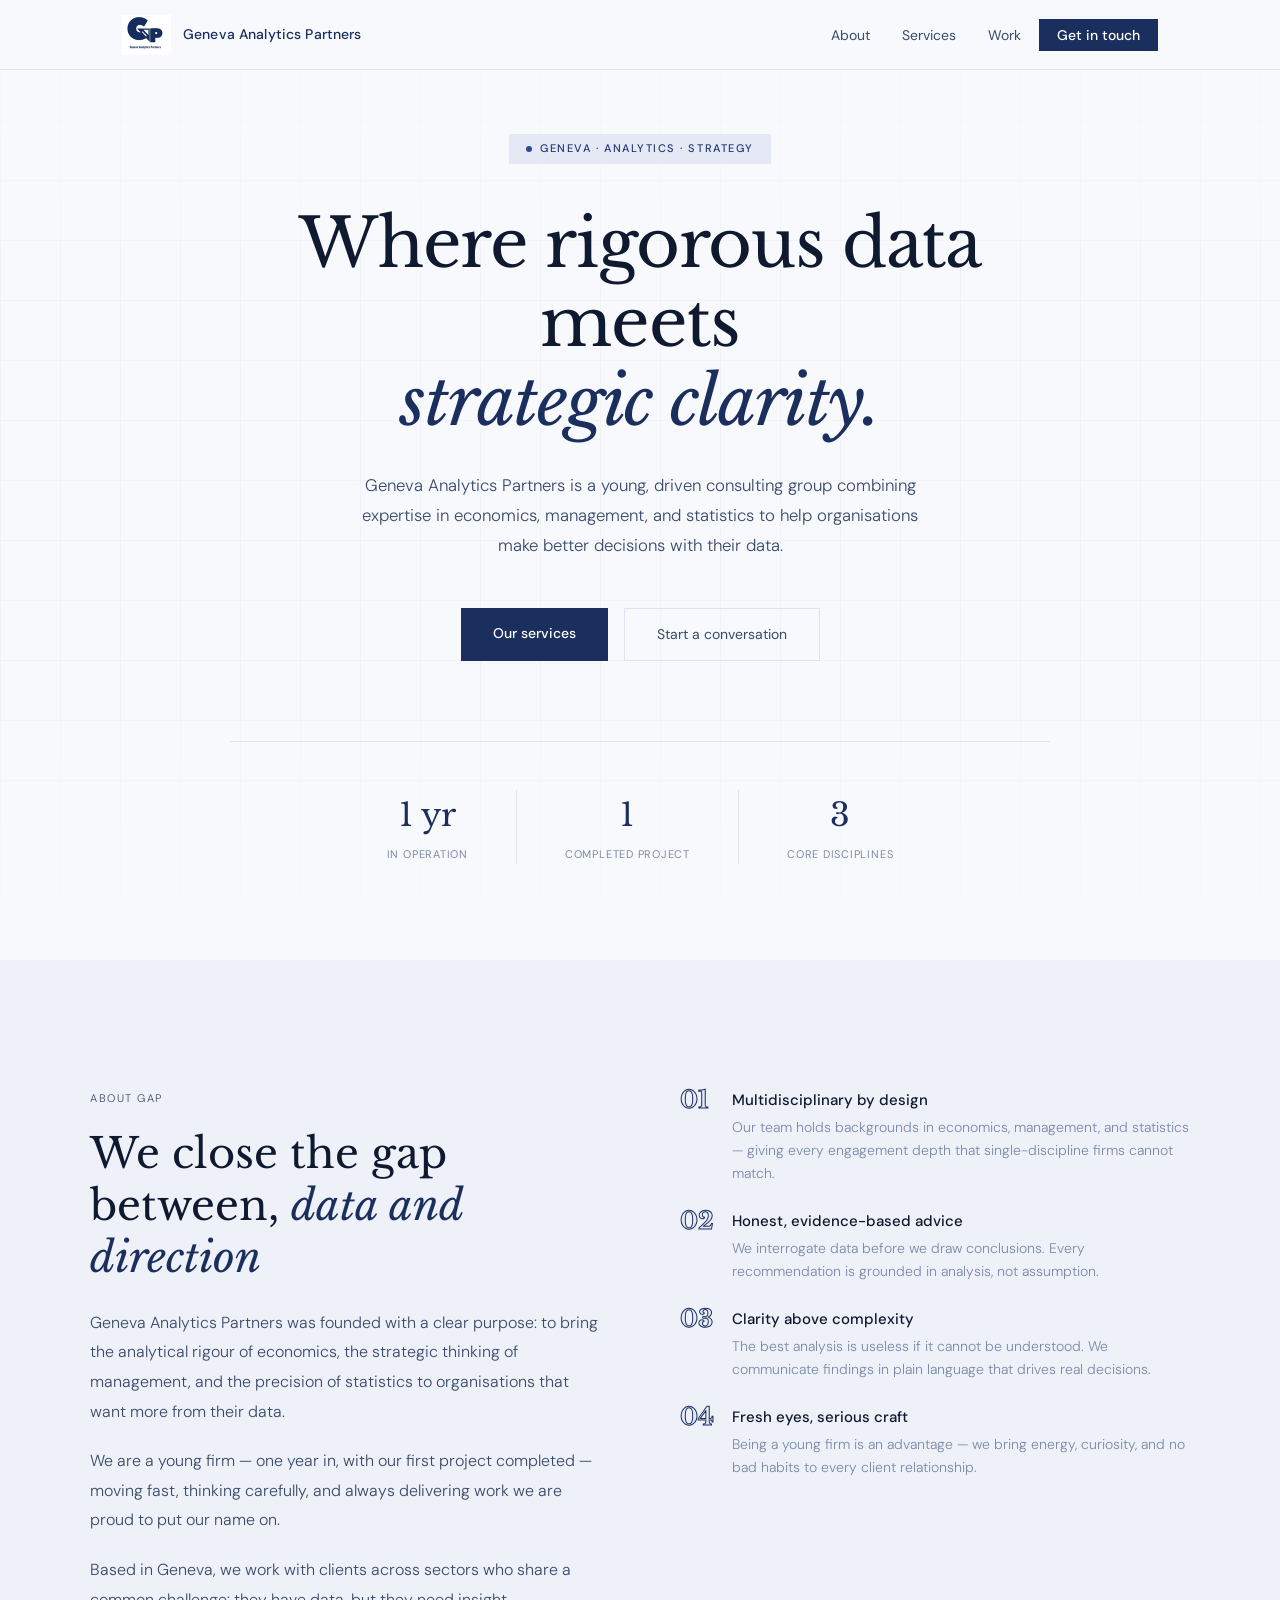
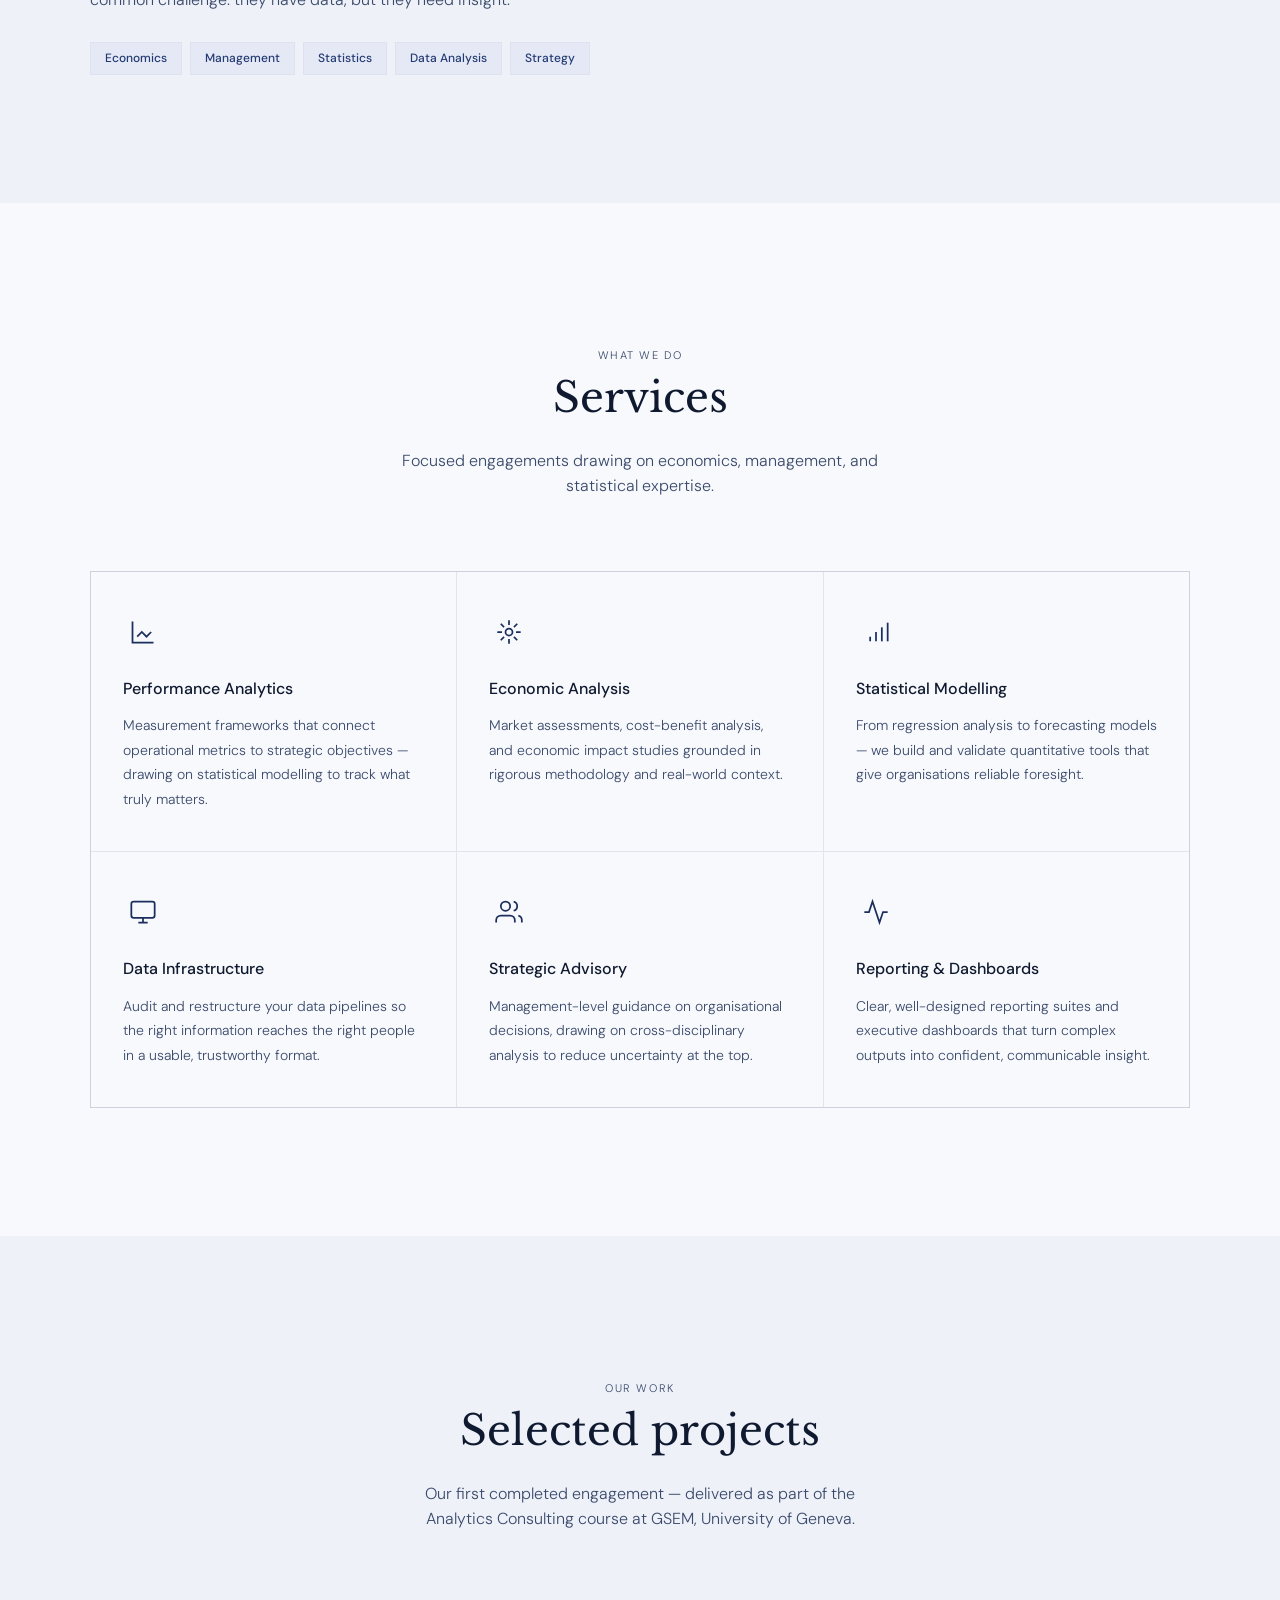
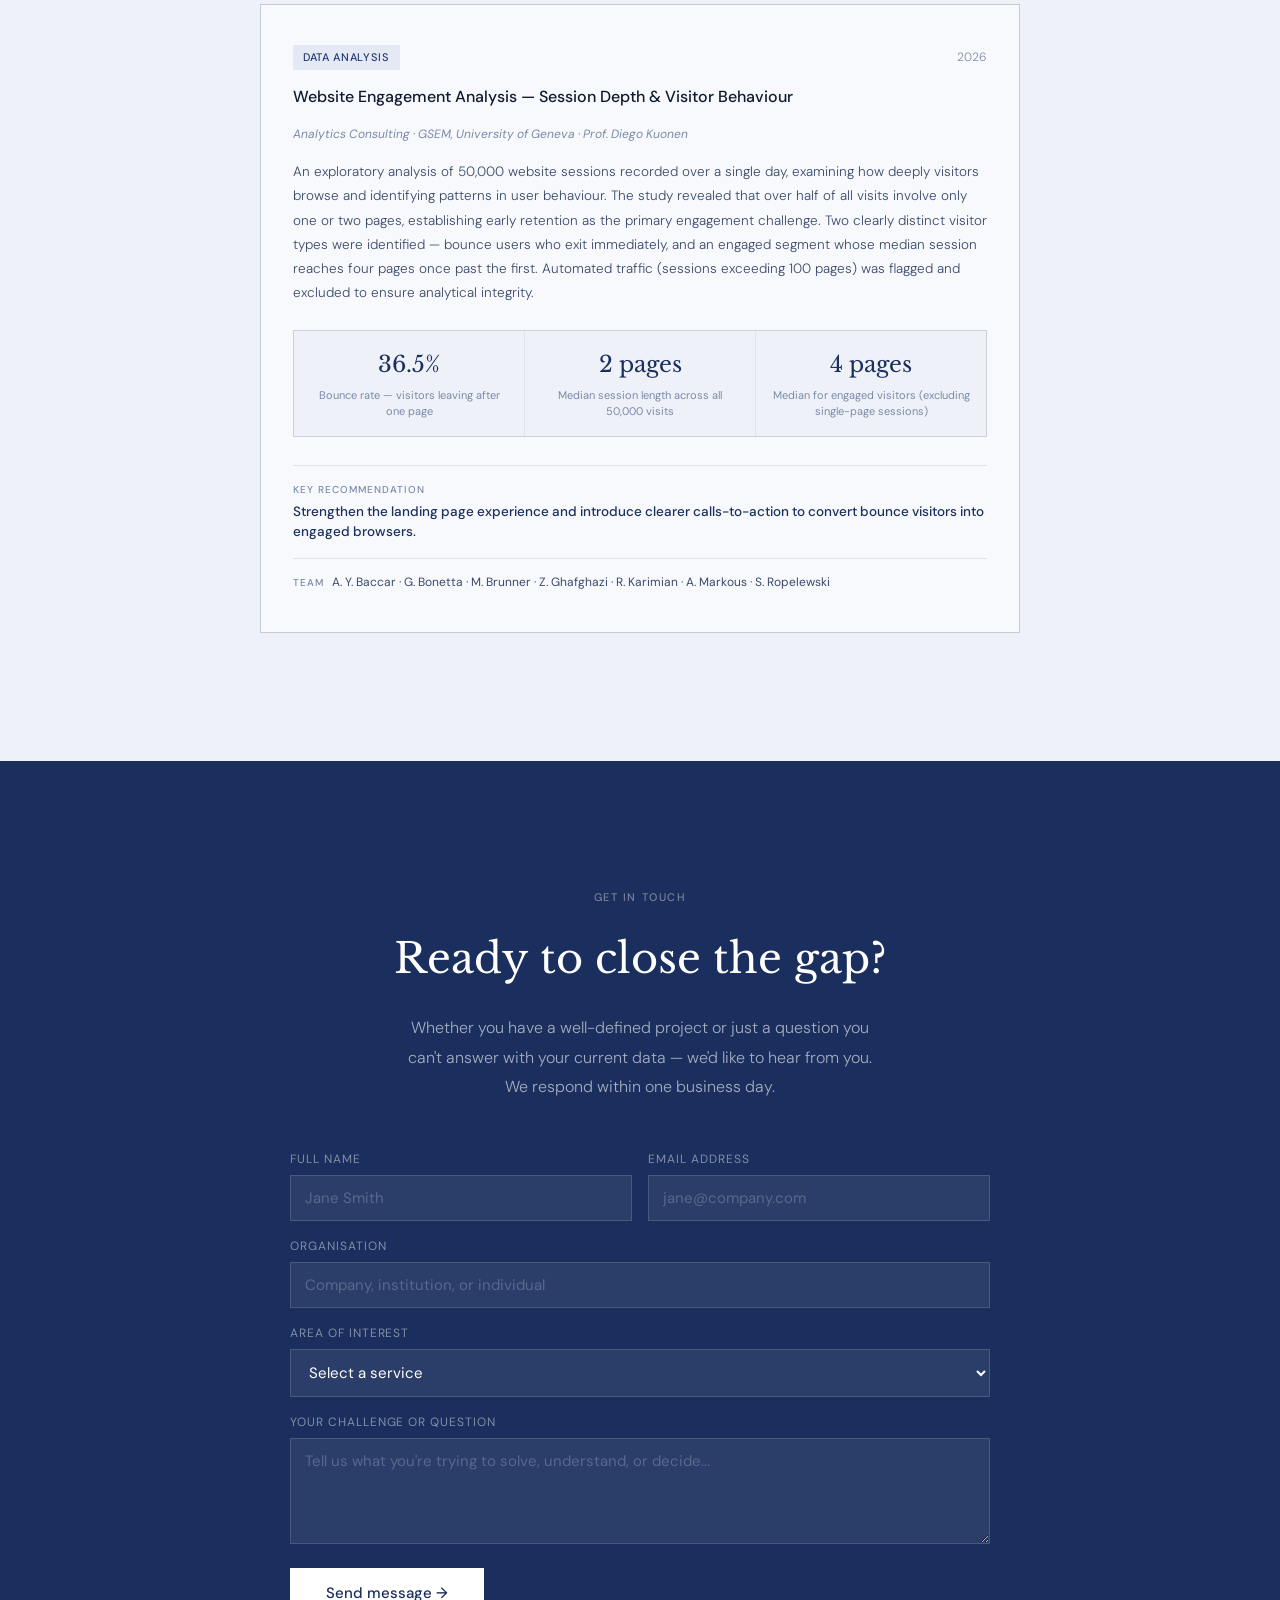
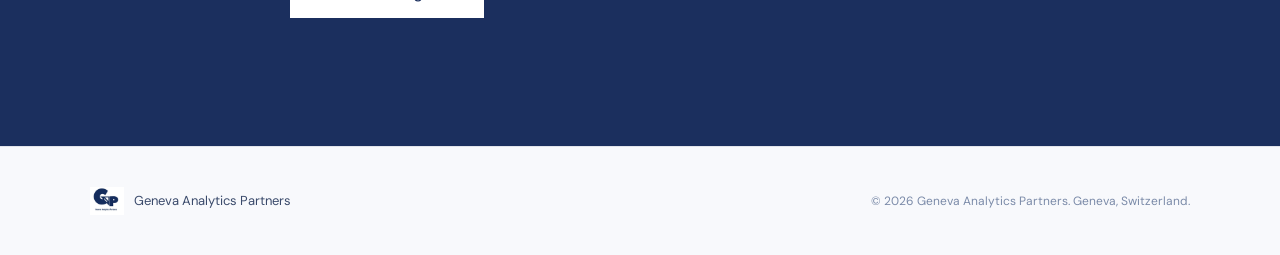
==== commit 251ad5d5: "updated" ====
--- a/index.html
+++ b/index.html
@@ -320,7 +320,7 @@
       <div class="work-card reveal">
         <div class="work-card-header">
           <span class="work-tag">Data Analysis</span>
-          <span class="work-year">2025</span>
+          <span class="work-year">2026</span>
         </div>
         <h3>Website Engagement Analysis — Session Depth &amp; Visitor Behaviour</h3>
         <p class="work-client">Analytics Consulting · GSEM, University of Geneva · Prof. Diego Kuonen</p>
